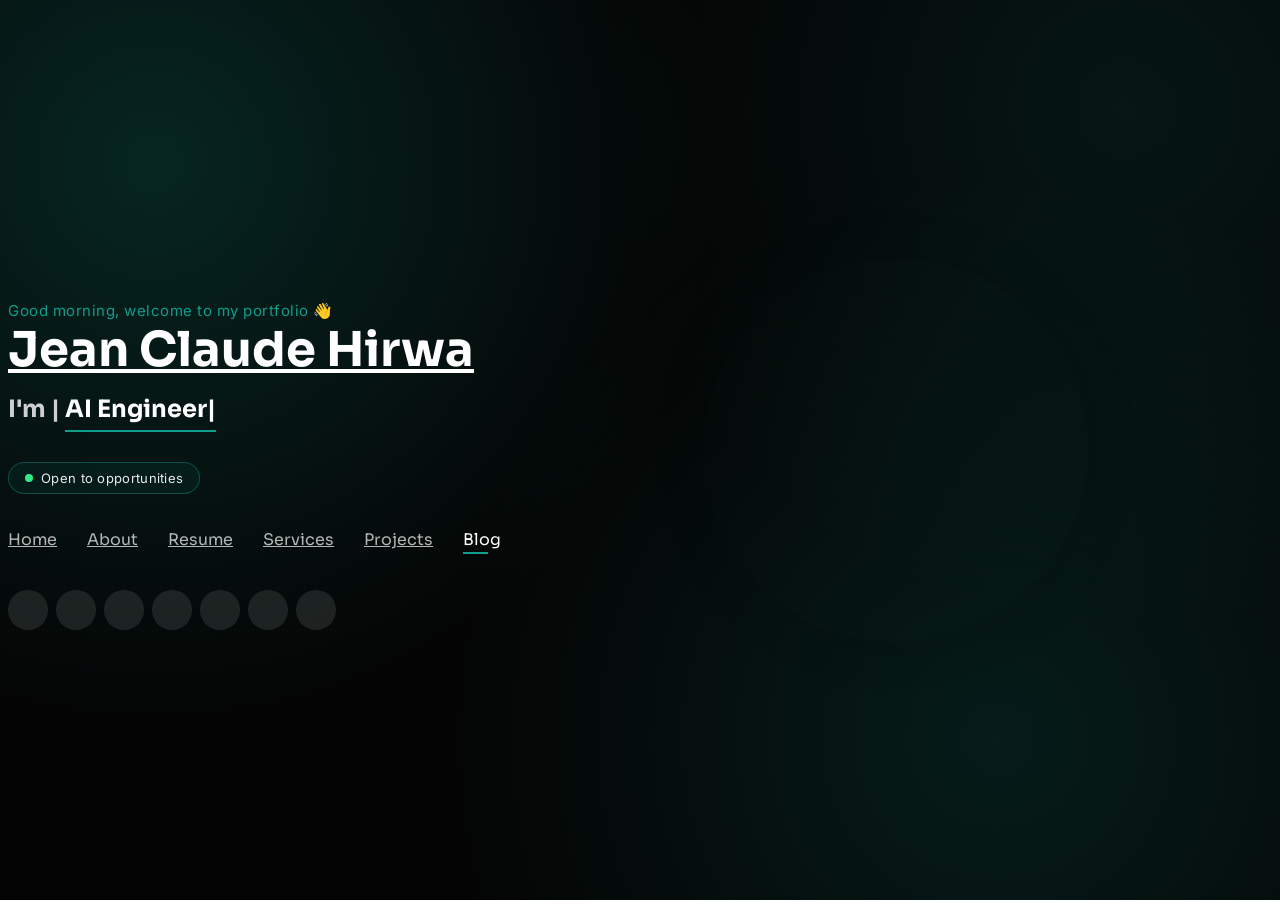
==== index.html @ 0d24eb27 "Direct project inquiries to contact instead of dead links Add a note in the Projects section explain" ====
<!DOCTYPE html>
<html lang="en">
 
<head>
    <meta charset="utf-8">
    <meta content="width=device-width, initial-scale=1.0, maximum-scale=1.0, user-scalable=no" name="viewport">

    <title>Jean Claude Hirwa | Software Engineer & AI Researcher</title>
    <meta content="Jean Claude Hirwa is a software engineer and AI researcher specializing in system architecture, cloud computing, machine learning, and data science." name="description">
    <meta content="Jean Claude Hirwa, software engineer, AI researcher, machine learning, Carnegie Mellon University, Rwanda" name="keywords">

    <link rel="canonical" href="https://cjhirwa.github.io/portfolio/">
    <meta property="og:type" content="website">
    <meta property="og:url" content="https://cjhirwa.github.io/portfolio/">
    <meta property="og:title" content="Jean Claude Hirwa | Software Engineer & AI Researcher">
    <meta property="og:description" content="Software engineer and AI researcher specializing in system architecture, cloud computing, machine learning, and data science.">
    <meta property="og:image" content="https://cjhirwa.github.io/portfolio/assets/img/me23.jpg">
    <meta name="twitter:card" content="summary_large_image">
    <meta name="twitter:title" content="Jean Claude Hirwa | Software Engineer & AI Researcher">
    <meta name="twitter:description" content="Software engineer and AI researcher specializing in system architecture, cloud computing, machine learning, and data science.">
    <meta name="twitter:image" content="https://cjhirwa.github.io/portfolio/assets/img/me23.jpg">

    <link href="assets/img/me.png" rel="icon">
    <link href="assets/img/me.png" rel="apple-touch-icon">

    <script type="application/ld+json">
    {
        "@context": "https://schema.org",
        "@type": "Person",
        "name": "Jean Claude Hirwa",
        "url": "https://cjhirwa.github.io/portfolio/",
        "image": "https://cjhirwa.github.io/portfolio/assets/img/me23.jpg",
        "jobTitle": "AI Engineer",
        "worksFor": {
            "@type": "Organization",
            "name": "Digital Umuganda"
        },
        "alumniOf": [
            {
                "@type": "CollegeOrUniversity",
                "name": "Carnegie Mellon University"
            },
            {
                "@type": "CollegeOrUniversity",
                "name": "University of Rwanda"
            }
        ],
        "email": "mailto:cjhirwa@gmail.com",
        "address": {
            "@type": "PostalAddress",
            "addressLocality": "Kigali",
            "addressCountry": "Rwanda"
        },
        "sameAs": [
            "https://github.com/cjhirwa",
            "https://www.linkedin.com/in/cjhirwa/",
            "https://medium.com/@cjhirwa",
            "https://orcid.org/0009-0000-9697-4034",
            "https://twitter.com/cjhirwa"
        ]
    }
    </script>

    <!-- Google Fonts -->
    <link rel="preconnect" href="https://fonts.googleapis.com">
    <link rel="preconnect" href="https://fonts.gstatic.com" crossorigin>
    <link href="https://fonts.googleapis.com/css2?family=Inter:wght@400;500;600&family=Sora:wght@500;600;700&display=swap" rel="stylesheet">

    <!-- Vendor CSS Files -->
    <link href="assets/vendor/bootstrap/css/bootstrap.min.css" rel="stylesheet">
    <link href="assets/vendor/icofont/icofont.min.css" rel="stylesheet">
    <link href="assets/vendor/remixicon/remixicon.css" rel="stylesheet">
    <link href="assets/vendor/owl.carousel/assets/owl.carousel.min.css" rel="stylesheet">
    <link href="assets/vendor/boxicons/css/boxicons.min.css" rel="stylesheet">
    <link href="assets/vendor/venobox/venobox.css" rel="stylesheet">
    <link rel="stylesheet" href="https://cdnjs.cloudflare.com/ajax/libs/font-awesome/4.7.0/css/font-awesome.min.css">
    
    <!--  Main CSS File -->
    <link href="assets/css/style.css" rel="stylesheet">

    <style>
        .blog-card {
            width: 100%;
            background: rgba(204, 204, 204, 0.1);
            border-radius: 6px;
            overflow: hidden;
            transition: transform 0.3s ease, background 0.3s ease;
        }
        .blog-card:hover {
            transform: translateY(-6px);
            background: rgba(204, 204, 204, 0.16);
        }
        .blog-card-img {
            width: 100%;
            height: 170px;
            object-fit: cover;
            display: block;
        }
        .blog-card-body {
            padding: 24px;
        }
        .blog-card-body h4 {
            margin: 0 0 8px 0;
            font-size: 18px;
        }
        .blog-card-date {
            font-size: 0.78rem;
            color: #888;
            letter-spacing: 0.4px;
            text-transform: uppercase;
            margin-bottom: 10px;
        }

        html {
            scroll-behavior: smooth;
        }

        .greeting {
            font-size: 15px;
            color: #0f9d8c;
            letter-spacing: 0.5px;
            margin-bottom: 6px;
            opacity: 0;
            animation: fadeInUp 0.8s ease forwards;
        }

        .typed-cursor {
            color: #0f9d8c;
            animation: blink 0.9s step-end infinite;
        }

        @keyframes blink {
            0%, 100% { opacity: 1; }
            50% { opacity: 0; }
        }

        @keyframes fadeInUp {
            from { opacity: 0; transform: translateY(8px); }
            to { opacity: 1; transform: translateY(0); }
        }

        .status-badge {
            display: inline-flex;
            align-items: center;
            gap: 8px;
            margin-top: 18px;
            padding: 7px 16px;
            border: 1px solid rgba(15, 157, 140, 0.4);
            border-radius: 50px;
            background: rgba(15, 157, 140, 0.08);
            font-size: 13px;
            color: #eaeaea;
            letter-spacing: 0.3px;
        }

        .status-dot {
            width: 8px;
            height: 8px;
            border-radius: 50%;
            background: #35e888;
            box-shadow: 0 0 0 rgba(53, 232, 136, 0.6);
            animation: pulse 2s infinite;
        }

        @keyframes pulse {
            0% { box-shadow: 0 0 0 0 rgba(53, 232, 136, 0.55); }
            70% { box-shadow: 0 0 0 9px rgba(53, 232, 136, 0); }
            100% { box-shadow: 0 0 0 0 rgba(53, 232, 136, 0); }
        }

        #back-to-top {
            position: fixed;
            right: 24px;
            bottom: 24px;
            width: 44px;
            height: 44px;
            border-radius: 50%;
            background: #0f9d8c;
            color: #fff;
            display: flex;
            align-items: center;
            justify-content: center;
            font-size: 18px;
            text-decoration: none;
            opacity: 0;
            pointer-events: none;
            transform: translateY(10px);
            transition: opacity 0.3s ease, transform 0.3s ease, background 0.3s ease;
            z-index: 999;
            box-shadow: 0 4px 14px rgba(0, 0, 0, 0.3);
        }

        #back-to-top.show {
            opacity: 1;
            pointer-events: auto;
            transform: translateY(0);
        }

        #back-to-top:hover {
            background: #35e888;
            color: #040404;
        }

        .project-search-wrap {
            max-width: 420px;
            margin: 0 auto 10px auto;
            text-align: center;
        }

        #project-search {
            width: 100%;
            padding: 12px 18px;
            border-radius: 6px;
            border: 1px solid rgba(204, 204, 204, 0.25);
            background: rgba(204, 204, 204, 0.06);
            color: #fff;
            font-family: "Inter", sans-serif;
            font-size: 14px;
            outline: none;
            transition: border-color 0.3s ease, background 0.3s ease;
        }

        #project-search::placeholder {
            color: rgba(255, 255, 255, 0.45);
        }

        #project-search:focus {
            border-color: #0f9d8c;
            background: rgba(204, 204, 204, 0.1);
        }

        #project-search-empty {
            margin-top: 16px;
            color: rgba(255, 255, 255, 0.6);
        }

        .project-item {
            transition: opacity 0.25s ease;
        }

        .demo-link {
            display: inline-block;
            margin-top: 14px;
            font-size: 13px;
            font-weight: 500;
            color: #0f9d8c;
            font-family: "Sora", sans-serif;
        }

        .demo-link i {
            margin-left: 4px;
            transition: transform 0.2s ease;
            display: inline-block;
        }

        .demo-link:hover i {
            transform: translateX(3px);
        }

        .skip-link {
            position: absolute;
            top: -60px;
            left: 10px;
            background: #0f9d8c;
            color: #fff;
            padding: 10px 18px;
            border-radius: 6px;
            z-index: 2000;
            text-decoration: none;
            font-family: "Sora", sans-serif;
            transition: top 0.2s ease;
        }

        .skip-link:focus {
            top: 10px;
            color: #fff;
        }

        a:focus-visible,
        button:focus-visible,
        input:focus-visible,
        #back-to-top:focus-visible {
            outline: 2px solid #0f9d8c;
            outline-offset: 3px;
        }

        .reveal {
            opacity: 0;
            transform: translateY(24px);
            transition: opacity 0.6s ease, transform 0.6s ease;
        }

        .reveal.reveal-left {
            transform: translateX(-30px);
        }

        .reveal.reveal-right {
            transform: translateX(30px);
        }

        .reveal.in-view {
            opacity: 1;
            transform: none;
        }

        @media (prefers-reduced-motion: reduce) {
            .reveal {
                opacity: 1;
                transform: none;
                transition: none;
            }
        }

    </style>

<!-- =======================================================
  *  Name: portofolio
  * Author: Jean Claude HIRWA
  ======================================================== -->
</head>

<body>

    <a href="#about" class="skip-link">Skip to main content</a>

    <a href="#header" id="back-to-top" title="Back to top" aria-label="Back to top"><i class="icofont-arrow-up"></i></a>

    <!-- ======= Header ======= -->
    <header id="header" class="header-tops">
        <div class="container">
            <p id="greeting" class="greeting"></p>
            <h1><a href="#">Jean Claude Hirwa</a></h1>
            <h2>I'm | <span id="profession"></span><span class="typed-cursor">|</span></h2>
            <span class="status-badge"><span class="status-dot"></span> Open to opportunities</span>

            <nav class="nav-menu d-none d-lg-block">
                <ul>
                    <li class="active"><a href="#header">Home</a></li>
                    <li><a href="#about">About</a></li>
                    <li><a href="#resume">Resume</a></li>
                    <li><a href="#services">Services</a></li>
                    <li><a href="#projects">Projects</a></li>
                    <li><a href="#blog">Blog</a></li>
                    <!-- <li><a href="#pub">Publications</a></li> -->
                    <!-- <li><a href="#contact">Contact</a></li> -->
                </ul>
            </nav>
            <!-- .nav-menu -->

            <div class="social-links">
                <a href="https://orcid.org/0009-0000-9697-4034" title="ORCID" aria-label="ORCID" class="orcid" target="_blank"><i class="icofont-ebook"></i></a>
                <a href="https://www.github.com/cjhirwa/" title="Github" aria-label="GitHub" class="github" target="_blank"><i class="icofont-terminal"></i></a>
                <a href="mailto:cjhirwa@gmail.com" title="Gmail" aria-label="Email" class="gmail" target="_blank"><i class="icofont-envelope"></i></a>
                <a href="https://www.linkedin.com/in/cjhirwa/" title="LinkedIn" aria-label="LinkedIn" class="linkedin" target="_blank"><i class="icofont-linkedin"></i></a>
                <a href="https://medium.com/@cjhirwa" title="Medium" aria-label="Medium" class="medium" target="_blank"><i class="icofont-newspaper"></i></a>
                <a href="https://wa.me/+250788230853" title="WhatsApp" aria-label="WhatsApp" class="watsapp" target="_blank"><i class="icofont-whatsapp"></i></a>
                <a href="tel:+250788230853" title="Call" aria-label="Call" class="call" target="_blank"><i class="icofont-phone"></i></a>
            </div>
        </div>
    </header>
    <!-- End Header -->

    <!-- ======= About Section ======= -->
    <section id="about" class="about">
        <div class="about-me container">
            <div class="section-title reveal">
                <h2>About</h2>
            </div>
            <div class="row">
                <div class="col-lg-4 reveal reveal-left">
                    <img src="assets/img/me23.jpg" class="img-fluid" alt="Jean Claude Hirwa" loading="lazy" style="border-radius:10px;">
                </div>
                <div class="col-lg-8 pt-4 pt-lg-0 content reveal reveal-right">
                    <h3>Summary</h3>
                    <p class="font-italic">
                        I am a passionate and skilled software Engineer with over 4 years of experience and AI expertise, specializing in system architecture, cloud computing, machine learning, and data science. Proven track record in designing scalable applications, such as payment systems and enterprise tools. Skilled in full-stack and mobile development, database management, AI integration, and performance optimization.
                    </p>
                    <p class="font-italic">
                        My journey in the world of technology has equipped me with expertise in various domains, from front-end development, creating seamless user experiences, to back-end programming, ensuring the functionality and performance of applications. I thrive on tackling complex challenges and am constantly seeking opportunities to expand my knowledge in this ever-evolving field.
                    </p>
                    <p class="font-italic">
                        Driven by a commitment to excellence, I pride myself on delivering high-quality, scalable, and maintainable code. My collaborative mindset enables me to work effectively within interdisciplinary teams, turning ideas into reality through effective communication and problem-solving.
                    </p>
                    <p class="font-italic">
                        Explore my portfolio to discover the projects that showcase my technical prowess and creativity. Whether you're a fellow developer, a potential employer, or someone interested in the digital landscape, I invite you to delve into my work and witness the impact of my dedication to the world of software engineering.
                    </p>
                </div>
            </div>

        </div>
        <!-- End About section -->

        <!-- ======= Counts ======= -->
        <div class="counts container">

            <div class="row">

                <div class="col-lg-3 col-md-6">
                    <div class="count-box">
                        <i class="icofont-briefcase"></i>
                        <span data-toggle="counter-up">4</span>
                        <p>Years of Experience</p>
                    </div>
                </div>

                <div class="col-lg-3 col-md-6 mt-5 mt-md-0">
                    <div class="count-box">
                        <i class="icofont-document-folder"></i>
                        <span data-toggle="counter-up">15</span>
                        <p>Projects Delivered</p>
                    </div>
                </div>

                <div class="col-lg-3 col-md-6 mt-5 mt-lg-0">
                    <div class="count-box">
                        <i class="icofont-brain-alt"></i>
                        <span data-toggle="counter-up">10</span>
                        <p>AI/ML Technologies</p>
                    </div>
                </div>

                <div class="col-lg-3 col-md-6 mt-5 mt-lg-0">
                    <div class="count-box">
                        <i class="icofont-graduate-alt"></i>
                        <span data-toggle="counter-up">3</span>
                        <p>Degrees & Certifications</p>
                    </div>
                </div>

            </div>

        </div>
        <!-- End Counts -->

        <!-- ======= Skills ======= -->
        <div class="skills container">
            <div class="section-title reveal">
                <h2>Skills</h2>
            </div>

            <div class="row skills-content">

                <div class="col-lg-6">
                    <h3>Web Development</h3>

                    <div class="progress">
                        <span class="skill">HTML5 <i class="val">Expert</i></span>
                        <div class="progress-bar-wrap">
                            <div class="progress-bar" data-level="expert"></div>
                        </div>
                    </div>

                    <div class="progress">
                        <span class="skill">CSS3 <i class="val">Expert</i></span>
                        <div class="progress-bar-wrap">
                            <div class="progress-bar" data-level="expert"></div>
                        </div>
                    </div>

                    <div class="progress">
                        <span class="skill">JavaScript <i class="val">Expert</i></span>
                        <div class="progress-bar-wrap">
                            <div class="progress-bar" data-level="expert"></div>
                        </div>
                    </div>

                    <div class="progress">
                        <span class="skill">TypeScript <i class="val">Advanced</i></span>
                        <div class="progress-bar-wrap">
                            <div class="progress-bar" data-level="advanced"></div>
                        </div>
                    </div>

                    <div class="progress">
                        <span class="skill">SaaS <i class="val">Advanced</i></span>
                        <div class="progress-bar-wrap">
                            <div class="progress-bar" data-level="advanced"></div>
                        </div>
                    </div>

                    <div class="progress">
                        <span class="skill">React JS <i class="val">Expert</i></span>
                        <div class="progress-bar-wrap">
                            <div class="progress-bar" data-level="expert"></div>
                        </div>
                    </div>

                    <div class="progress">
                        <span class="skill">Bootstrap CSS <i class="val">Expert</i></span>
                        <div class="progress-bar-wrap">
                            <div class="progress-bar" data-level="expert"></div>
                        </div>
                    </div>

                    <br>
                    <h2>Server-side Programming</h2>

                    <div class="progress">
                        <span class="skill">PHP <i class="val">Expert</i></span>
                        <div class="progress-bar-wrap">
                            <div class="progress-bar" data-level="expert"></div>
                        </div>
                    </div>

                    <div class="progress">
                        <span class="skill">Python <i class="val">Expert</i></span>
                        <div class="progress-bar-wrap">
                            <div class="progress-bar" data-level="expert"></div>
                        </div>
                    </div>

                    <div class="progress">
                        <span class="skill">Java <i class="val">Advanced</i></span>
                        <div class="progress-bar-wrap">
                            <div class="progress-bar" data-level="advanced"></div>
                        </div>
                    </div>

                    <div class="progress">
                        <span class="skill">Node.js <i class="val">Advanced</i></span>
                        <div class="progress-bar-wrap">
                            <div class="progress-bar" data-level="advanced"></div>
                        </div>
                    </div>

                    <div class="progress">
                        <span class="skill">FastAPI <i class="val">Expert</i></span>
                        <div class="progress-bar-wrap">
                            <div class="progress-bar" data-level="expert"></div>
                        </div>
                    </div>

                    <div class="progress">
                        <span class="skill">Django <i class="val">Advanced</i></span>
                        <div class="progress-bar-wrap">
                            <div class="progress-bar" data-level="advanced"></div>
                        </div>
                    </div>

                    <div class="progress">
                        <span class="skill">Laravel <i class="val">Expert</i></span>
                        <div class="progress-bar-wrap">
                            <div class="progress-bar" data-level="expert"></div>
                        </div>
                    </div>
                </div>

                <div class="col-lg-6">
                    <h2>Mobile Technologies</h2>

                    <div class="progress">
                        <span class="skill">Flutter <i class="val">Intermediate</i></span>
                        <div class="progress-bar-wrap">
                            <div class="progress-bar" data-level="intermediate"></div>
                        </div>
                    </div>

                    <div class="progress">
                        <span class="skill">React Native <i class="val">Expert</i></span>
                        <div class="progress-bar-wrap">
                            <div class="progress-bar" data-level="expert"></div>
                        </div>
                    </div>

                    <div class="progress">
                        <span class="skill">Android <i class="val">Advanced</i></span>
                        <div class="progress-bar-wrap">
                            <div class="progress-bar" data-level="advanced"></div>
                        </div>
                    </div>

                    <br>
                    <h2>Databases</h2>

                    <div class="progress">
                        <span class="skill">MySQL <i class="val">Expert</i></span>
                        <div class="progress-bar-wrap">
                            <div class="progress-bar" data-level="expert"></div>
                        </div>
                    </div>

                    <div class="progress">
                        <span class="skill">MongoDB <i class="val">Advanced</i></span>
                        <div class="progress-bar-wrap">
                            <div class="progress-bar" data-level="advanced"></div>
                        </div>
                    </div>

                    <div class="progress">
                        <span class="skill">PostgreSQL <i class="val">Advanced</i></span>
                        <div class="progress-bar-wrap">
                            <div class="progress-bar" data-level="advanced"></div>
                        </div>
                    </div>

                    <div class="progress">
                        <span class="skill">Firebase, Firestore, Google Cloud <i class="val">Expert</i></span>
                        <div class="progress-bar-wrap">
                            <div class="progress-bar" data-level="expert"></div>
                        </div>
                    </div>

                    <br>
                    <h2>Artificial Intelligence</h2>

                    <div class="progress">
                        <span class="skill">Machine Learning <i class="val">Advanced</i></span>
                        <div class="progress-bar-wrap">
                            <div class="progress-bar" data-level="advanced"></div>
                        </div>
                    </div>

                    <div class="progress">
                        <span class="skill">Natural Language Processing <i class="val">Intermediate</i></span>
                        <div class="progress-bar-wrap">
                            <div class="progress-bar" data-level="intermediate"></div>
                        </div>
                    </div>

                    <div class="progress">
                        <span class="skill">Computer Vision <i class="val">Advanced</i></span>
                        <div class="progress-bar-wrap">
                            <div class="progress-bar" data-level="advanced"></div>
                        </div>
                    </div>

                    <div class="progress">
                        <span class="skill">Reinforcement Learning <i class="val">Advanced</i></span>
                        <div class="progress-bar-wrap">
                            <div class="progress-bar" data-level="advanced"></div>
                        </div>
                    </div>

                    <div class="progress">
                        <span class="skill">Chatbots and Conversational AI <i class="val">Advanced</i></span>
                        <div class="progress-bar-wrap">
                            <div class="progress-bar" data-level="advanced"></div>
                        </div>
                    </div>

                    <div class="progress">
                        <span class="skill">Agentic AI <i class="val">Advanced</i></span>
                        <div class="progress-bar-wrap">
                            <div class="progress-bar" data-level="advanced"></div>
                        </div>
                    </div>
                </div>
            </div>
        </div>
        <!-- End Skills -->


        <!-- ======= Interests ======= -->
        <div class="interests container">

            <div class="section-title reveal">
                <h2>Interests</h2>
            </div>

            <div class="row">
                <div class="col-lg-3 col-md-4 mt-4">
                    <div class="icon-box reveal">
                        <i class="ri-base-station-line" style="color: #29cc61;"></i>
                        <h3>Systems</h3>
                    </div>
                </div>
                <div class="col-lg-3 col-md-4 mt-4 ">
                    <div class="icon-box reveal">
                        <i class="ri-refresh-line" style="color: #29cc61;"></i>
                        <h3>Automation</h3>
                    </div>
                </div>
                <div class="col-lg-3 col-md-4 mt-4">
                    <div class="icon-box reveal">
                        <i class="ri-bar-chart-box-line" style="color: #29cc61;"></i>
                        <h3>Business</h3>
                    </div>
                </div>
                <div class="col-lg-3 col-md-4 mt-4">
                    <div class="icon-box reveal">
                        <i class="ri-book-line" style="color: #29cc61;"></i>
                        <h3>Learning</h3>
                    </div>
                </div>
            </div>

        </div>
        <!-- End Interests -->

    </section>
    <!-- End About Section -->

    <!-- ======= Resume Section ======= -->
    <section id="resume" class="resume">
        <div class="container">
            <div class="section-title reveal">
                <h2>Resume</h2>
            </div>
            <div class="text-center mb-4">
                <a href="./assets/resume/Jean_Claude_Hirwa_Rwanda_Resume_v1.pdf" download title="Download Resume" style="display:inline-block;padding:10px 28px;border-radius:6px;background:#0f9d8c;color:#fff;font-weight:500;font-family:'Sora',sans-serif;letter-spacing:0.3px;text-decoration:none;transition:0.3s;"><i class="icofont-download"></i> Download Resume</a>
            </div>
            <div class="row">
                <div class="col-lg-6">
                    <h3 class="resume-title">Education</h3>
                    <div class="resume-item reveal">
                        <h4>Carnegie Mellon University</h4>
                        <h5>Master of Science in Engineering Artificial Intelligence | Aug. 2024 - May 2026</h5>
                        <p>Focuses on advanced machine learning, deep learning, and intelligent systems engineering, with applications in natural language processing and computer vision. Engages in research projects that bridge theoretical AI foundations with practical, industry-relevant deployments.</p>
                        <p>GPA: 3.87/4.0</p>
                    </div>
                    <div class="resume-item reveal">
                        <h4> (University of Rwanda)</h4>
                        <h5>Bachelor of Science with honors in Computer Engineering: Software Engineering | Nov. 2019 - Oct. 2024</h5>
                        <p>Specialized in software engineering, and distributed systems.  Completed a final-year capstone project on scalable AI-powered solutions, focusing on <em>ophthalmology image translation</em> to support medical imaging and diagnostics. The project combined deep learning techniques, computer vision, and cloud deployment for scalability.</p>
                        <p>GPA: 3.8/4.0</p>
                        <p>Honors: Second-Class Honours: Upper division</p>
                    </div>
                </div>
                <div class="col-lg-6">
                    <h3 class="resume-title">PROFESSIONAL EXPERIENCE</h3>
                    <div class="resume-item reveal">
                        <h4>Digital Umuganda</h4>
                        <h5>AI Engineer | Jul. 2026 - Present</h5>
                        <p>Working on AI engineering initiatives, building and deploying machine learning and AI-driven solutions.</p>
                    </div>
                    <div class="resume-item reveal">
                        <h4>Carnegie Mellon University</h4>

                        <h5>Teaching Assistant, Agentic AI | Jan. 2026 - May 2026</h5>
                        <p>
                            Support instruction for the Agentic AI course by assisting with lectures, designing and grading assignments, mentoring students on agent-based systems, and providing guidance on multi-agent architectures, tool-using agents, and real-world AI applications.
                        </p>

                        <h5>Graduate Research Assistant | Aug. 2025 - Dec. 2025</h5>
                        <p>Contributing to research on digital twin technologies for urban mobility systems in emerging economies. Applying AI, simulation, and data analytics to model, predict, and optimize transportation networks with the goal of improving efficiency, accessibility, and sustainability.</p>

                        <h5>Summer Intern | Jun. 2025 - Aug. 2025</h5>
                        <p>Developed automation workflows and analytics dashboards for CMU-Africa's operations. Applied AI techniques to streamline business processes, enhance reporting accuracy, and support strategic decision-making.</p>
                    </div>
                    <div class="resume-item reveal">
                        <h4>ITEC Ltd, Rwanda</h4>
                        <h5>Software Engineer | Jan. 2023 - Sep. 2024</h5>
                        <p>Designed, implemented, and maintained enterprise software applications, enhancing system stability and backend efficiency.</p>

                        <h5>Software Developer | Apr. 2022 - Dec. 2022</h5>
                        <p>Contributed to the design and implementation of software solutions for various projects, focusing on enhancing user experience and system performance.</p>

                        <h5>Software Developer Intern | Jan. 2022 - Mar. 2022</h5>
                        <p>Assisted in coding, debugging, and documentation of core company projects. Gained practical exposure to different development practices and enterprise-grade software deployment.</p>
                    </div>
                </div>
            </div>
    </section>
    <!-- End Resume Section -->

    <!-- ======= Services Section ======= -->
    <section id="services" class="services">
        <div class="container">

            <div class="row">
                <div class="col-lg-4 col-md-6 d-flex align-items-stretch mt-4 mt-md-0">
                    <div class="icon-box reveal">
                        <div class="icon"><i class="bx bx-file"></i></div>
                        <h4>Web development</h4>
                        <p>I build websites from scratch or modernize existing ones by updating technologies and design.</p>
                    </div>
                </div>

                <div class="col-lg-4 col-md-6 d-flex align-items-stretch mt-4 mt-lg-0">
                    <div class="icon-box reveal">
                        <div class="icon"><i class="bx bx-slideshow"></i></div>
                        <h4>Management System Development</h4>
                        <p>Stock management systems, school management systems, rental management systems, and more.</p>
                    </div>
                </div>
                <div class="col-lg-4 col-md-6 d-flex align-items-stretch mt-4 mt-lg-0">
                    <div class="icon-box reveal">
                        <div class="icon"><i class="bx bx-tachometer"></i></div>
                        <h4>Database Development</h4>
                        <p>I specialize in building databases from the ground up and rejuvenating existing databases by implementing advanced technologies and enhancing their design.</p>
                    </div>
                </div>
                <div class="col-lg-4 col-md-6 d-flex align-items-stretch mt-4">
                    <div class="icon-box reveal">
                        <div class="icon"><i class="bx bx-mobile"></i></div>
                        <h4>Mobile Development</h4>
                        <p>I specialize in crafting mobile applications from inception to completion, leveraging cutting-edge technologies to rejuvenate existing apps and enhance their design. My expertise lies in creating seamless and innovative mobile experiences, whether building applications from scratch or revitalizing existing ones through the implementation of advanced mobile development techniques.</p>
                    </div>
                </div>
                <div class="col-lg-4 col-md-6 d-flex align-items-stretch mt-4">
                    <div class="icon-box reveal">
                        <div class="icon"><i class="bx bx-clipboard"></i></div>
                        <h4>AI Models</h4>
                        <p>I specialize in developing AI models that drive innovation in different applications. From conceptualization to deployment, I leverage advanced technologies to create intelligent and adaptive features. Whether building AI-powered applications from the ground up or enhancing existing ones, I am dedicated to pushing the boundaries of development through the implementation of sophisticated AI models and algorithms.</p>
                    </div>
                </div>
                <div class="col-lg-4 col-md-6 d-flex align-items-stretch mt-4">
                    <div class="icon-box reveal">
                        <div class="icon"><i class="bx bx-user"></i></div>
                        <h4>Consultancy</h4>
                        <p>I specialize in providing strategic consultancy services for companies, offering expertise in optimizing projects from conception to execution. Whether advising on the integration of cutting-edge technologies, guiding teams through the development lifecycle, or revitalizing existing solutions, I bring a wealth of experience to deliver tailored consultancy that ensures success in the ever-evolving landscape of technology.</p>
                    </div>
                </div>
            </div>
        </div>
    </section>
    <!-- End Services Section -->

    <!-- ======= Projects Section ======= -->
    <section id="projects" class="services">
        <div class="container">

            <div class="section-title reveal">
                <h2>Projects</h2>
                <h4>Here are some of the key projects I have worked on. Most involve proprietary or client codebases, so <a href="#contact">get in touch</a> if you'd like a demo.</h4>
            </div>

            <div class="project-search-wrap">
                <input type="text" id="project-search" placeholder="Search projects by keyword…" aria-label="Search projects">
                <p id="project-search-empty" style="display:none;">No projects match your search.</p>
            </div>

            <div class="row" id="projects-grid">
                <div class="col-lg-4 col-md-6 d-flex align-items-stretch mt-4 mt-lg-0 project-item">
                    <div class="icon-box reveal">
                        <div class="icon"><i class="bx bx-cog"></i></div>
                        <h4>SkyNet - Intelligent Business Management</h4>
                        <p>An integrated platform that automates inventory, invoicing, and performance tracking using AI-driven insights to streamline business operations.</p>
                    <a href="#contact" class="demo-link">Request a demo <i class="icofont-arrow-right"></i></a>
                    </div>
                </div>

                <div class="col-lg-4 col-md-6 d-flex align-items-stretch mt-4 mt-lg-0 project-item">
                    <div class="icon-box reveal">
                        <div class="icon"><i class="bx bx-brain"></i></div>
                        <h4>AI-Powered Customer Support Bot</h4>
                        <p>A natural language processing chatbot using Python and Transformer models to automate customer support and reduce response time by 60%.</p>
                    <a href="#contact" class="demo-link">Request a demo <i class="icofont-arrow-right"></i></a>
                    </div>
                </div>

                <div class="col-lg-4 col-md-6 d-flex align-items-stretch mt-4 mt-lg-0 project-item">
                    <div class="icon-box reveal">
                        <div class="icon"><i class="bx bx-line-chart"></i></div>
                        <h4>Real-Time Stock Prediction System</h4>
                        <p>A machine learning system to predict stock price trends using time-series analysis and streaming data from financial APIs.</p>
                    <a href="#contact" class="demo-link">Request a demo <i class="icofont-arrow-right"></i></a>
                    </div>
                </div>

                <div class="col-lg-4 col-md-6 d-flex align-items-stretch mt-4 project-item">
                    <div class="icon-box reveal">
                        <div class="icon"><i class="bx bx-analyse"></i></div>
                        <h4>Business Analytics Dashboard</h4>
                        <p>An interactive dashboard for businesses to visualize sales, customer trends, and operational KPIs using modern data visualization tools.</p>
                    <a href="#contact" class="demo-link">Request a demo <i class="icofont-arrow-right"></i></a>
                    </div>
                </div>

                <div class="col-lg-4 col-md-6 d-flex align-items-stretch mt-4 project-item">
                    <div class="icon-box reveal">
                        <div class="icon"><i class="bx bx-health"></i></div>
                        <h4>Ophthalmology Image Translation</h4>
                        <p>AI-based project at the <strong>University of Rwanda</strong> translating ophthalmology images into medical insights to aid diagnosis.</p>
                    <a href="#contact" class="demo-link">Request a demo <i class="icofont-arrow-right"></i></a>
                    </div>
                </div>

                <div class="col-lg-4 col-md-6 d-flex align-items-stretch mt-4 project-item">
                    <div class="icon-box reveal">
                        <div class="icon"><i class="bx bx-building-house"></i></div>
                        <h4>Hotel Reservation System</h4>
                        <p>An online platform for hotel booking, room management, and customer communications for the hospitality sector.</p>
                    <a href="#contact" class="demo-link">Request a demo <i class="icofont-arrow-right"></i></a>
                    </div>
                </div>

                <div class="col-lg-4 col-md-6 d-flex align-items-stretch mt-4 project-item">
                    <div class="icon-box reveal">
                        <div class="icon"><i class="bx bx-book-content"></i></div>
                        <h4>STUMIS</h4>
                        <p>Developed at <strong><a href="https://itec.rw" target="_blank">ITEC Ltd</a></strong>, helping institutions manage student records, grading, and attendance effectively.</p>
                    <a href="#contact" class="demo-link">Request a demo <i class="icofont-arrow-right"></i></a>
                    </div>
                </div>

                <div class="col-lg-4 col-md-6 d-flex align-items-stretch mt-4 project-item">
                    <div class="icon-box reveal">
                        <div class="icon"><i class="bx bx-credit-card"></i></div>
                        <h4>ITECPAY</h4>
                        <p>A payment solution built at <strong><a href="https://itec.rw" target="_blank">ITEC Ltd</a></strong>, facilitating transactions for businesses and individuals.</p>
                    <a href="#contact" class="demo-link">Request a demo <i class="icofont-arrow-right"></i></a>
                    </div>
                </div>

                <div class="col-lg-4 col-md-6 d-flex align-items-stretch mt-4 project-item">
                    <div class="icon-box reveal">
                        <div class="icon"><i class="bx bx-restaurant"></i></div>
                        <h4>SMART-SERVE</h4>
                        <p>Comprehensive restaurant operations system developed at <strong><a href="https://itec.rw" target="_blank">ITEC Ltd</a></strong> to streamline ordering, billing, and inventory management.</p>
                    <a href="#contact" class="demo-link">Request a demo <i class="icofont-arrow-right"></i></a>
                    </div>
                </div>
            </div>
        </div>
    </section>
    <!-- End Projects Section -->

    <!-- ======= Blog Section ======= -->
    <section id="blog" class="services">
        <div class="container">

            <div class="section-title reveal">
                <h2>Blog</h2>
                <h4>Recent posts from my <a href="https://medium.com/@cjhirwa" target="_blank" rel="noopener">Medium</a> page.</h4>
            </div>

            <div id="medium-posts" class="row">
                <div class="col-12 text-center" id="medium-loading">
                    <p>Loading posts&hellip;</p>
                </div>
            </div>
        </div>
    </section>
    <!-- End Blog Section -->


    <!-- ======= Contact Section ======= -->
    <section id="contact" class="contact">
        <div class="container">

            <div class="section-title reveal">
                <h2>Contact</h2>
            </div>

            <div class="row mt-2">

                <div class="col-md-6 d-flex align-items-stretch">
                    <div class="info-box reveal">
                        <i class="bx bx-map"></i>
                        <h3>Address</h3>
                        <p>Kigali, Rwanda</p>
                    </div>
                </div>

                <div class="col-md-6 mt-4 mt-md-0 d-flex align-items-stretch">
                    <div class="info-box reveal">
                        <i class="bx bx-link"></i>
                        <h3>Connect</h3>
                        <div class="social-links">
                            
                            <a href="https://github.com/cjhirwa" class="github" aria-label="GitHub"><i class="icofont-github"></i></a>
                            <a href="https://twitter.com/cjhirwa" class="twitter" aria-label="Twitter"><i class="icofont-twitter"></i></a>
                            <a href="https://www.instagram.com/cjhirwa" class="instagram" aria-label="Instagram"><i class="icofont-instagram"></i></a>
                            <a href="https://www.linkedin.com/in/cjhirwa/" class="linkedin" aria-label="LinkedIn"><i class="icofont-linkedin"></i></a>
                            <a href="https://medium.com/@cjhirwa" class="medium" aria-label="Medium"><i class="icofont-newspaper"></i></a>


                        </div>
                    </div>
                </div>

                <div class="col-md-6 mt-4 d-flex align-items-stretch">
                    <div class="info-box reveal">
                        <i class="bx bx-envelope"></i>
                        <h3>Mail</h3>
                        <p>cjhirwa@gmail.com</p>
                    </div>
                </div>
                <div class="col-md-6 mt-4 d-flex align-items-stretch">
                    <div class="info-box reveal">
                        <i class="bx bx-phone-call"></i>
                        <h3>Call</h3>
                        <p>+250 788 230 853</p>
                    </div>
                </div>
            </div>


        </div>
    </section>
    <!-- End Contact Section -->

    <!-- Vendor JS Files -->
    <script src="assets/vendor/jquery/jquery.min.js"></script>
    <script src="assets/vendor/bootstrap/js/bootstrap.bundle.min.js"></script>
    <script src="assets/vendor/jquery.easing/jquery.easing.min.js"></script>
    <script src="assets/vendor/waypoints/jquery.waypoints.min.js"></script>
    <script src="assets/vendor/counterup/counterup.min.js"></script>
    <script src="assets/vendor/owl.carousel/owl.carousel.min.js"></script>
    <script src="assets/vendor/isotope-layout/isotope.pkgd.min.js"></script>
    <script src="assets/vendor/venobox/venobox.min.js"></script>
    <script src="assets/js/main.js"></script>
    <script src="assets/js/magic.js"></script>

    <!-- Analytics (GoatCounter, privacy-friendly) -->
    <script data-goatcounter="https://cjhirwa.goatcounter.com/count"
        async src="//gc.zgo.at/count.js"></script>
    <script>
        (function () {
            var hour = new Date().getHours();
            var greeting = hour < 12 ? 'Good morning' : hour < 18 ? 'Good afternoon' : 'Good evening';
            var el = document.getElementById('greeting');
            if (el) el.textContent = greeting + ', welcome to my portfolio 👋';
        })();

        (function () {
            var roles = ['AI Engineer', 'Software Engineer', 'Machine Learning Researcher', 'Builder'];
            var el = document.getElementById('profession');
            if (!el) return;
            var roleIndex = 0, charIndex = 0, deleting = false;

            function tick() {
                var current = roles[roleIndex];
                if (!deleting) {
                    charIndex++;
                    el.textContent = current.slice(0, charIndex);
                    if (charIndex === current.length) {
                        deleting = true;
                        return setTimeout(tick, 1600);
                    }
                } else {
                    charIndex--;
                    el.textContent = current.slice(0, charIndex);
                    if (charIndex === 0) {
                        deleting = false;
                        roleIndex = (roleIndex + 1) % roles.length;
                    }
                }
                setTimeout(tick, deleting ? 40 : 90);
            }
            tick();
        })();

        (function () {
            if (!('IntersectionObserver' in window)) {
                document.querySelectorAll('.reveal').forEach(function (el) { el.classList.add('in-view'); });
                return;
            }
            var observer = new IntersectionObserver(function (entries) {
                entries.forEach(function (entry) {
                    if (entry.isIntersecting) {
                        entry.target.classList.add('in-view');
                        observer.unobserve(entry.target);
                    }
                });
            }, { threshold: 0.15, rootMargin: '0px 0px -40px 0px' });

            function observeAll() {
                document.querySelectorAll('.reveal:not(.in-view)').forEach(function (el) {
                    observer.observe(el);
                });
            }
            observeAll();
            window.revealObserveAll = observeAll;
        })();

        (function () {
            var navLinks = document.querySelectorAll('.nav-menu ul li a[href^="#"]');
            var sections = [];
            navLinks.forEach(function (a) {
                var id = a.getAttribute('href').slice(1);
                var section = document.getElementById(id);
                if (section) sections.push({ id: id, el: section, link: a.parentElement });
            });

            function onScroll() {
                var scrollPos = window.scrollY + window.innerHeight * 0.3;
                var current = sections[0];
                sections.forEach(function (s) {
                    if (s.el.offsetTop <= scrollPos) current = s;
                });
                sections.forEach(function (s) { s.link.classList.remove('active'); });
                if (current) current.link.classList.add('active');
            }
            window.addEventListener('scroll', onScroll);
            onScroll();
        })();

        (function () {
            var input = document.getElementById('project-search');
            var items = document.querySelectorAll('#projects-grid .project-item');
            var emptyMsg = document.getElementById('project-search-empty');
            if (!input) return;
            input.addEventListener('input', function () {
                var q = input.value.trim().toLowerCase();
                var visibleCount = 0;
                items.forEach(function (item) {
                    var match = item.textContent.toLowerCase().indexOf(q) !== -1;
                    item.style.display = match ? '' : 'none';
                    if (match) visibleCount++;
                });
                emptyMsg.style.display = visibleCount === 0 ? 'block' : 'none';
            });
        })();

        (function () {
            var btn = document.getElementById('back-to-top');
            if (!btn) return;
            window.addEventListener('scroll', function () {
                if (window.scrollY > 400) btn.classList.add('show');
                else btn.classList.remove('show');
            });
        })();

        (function () {
            var MEDIUM_USERNAME = '@cjhirwa';
            var FEED_URL = 'https://api.rss2json.com/v1/api.json?rss_url=' +
                encodeURIComponent('https://medium.com/feed/' + MEDIUM_USERNAME);
            var MAX_POSTS = 6;

            function stripHtml(html) {
                var div = document.createElement('div');
                div.innerHTML = html;
                return div.textContent || div.innerText || '';
            }

            function getExcerpt(item) {
                var text = stripHtml(item.description || item.content || '');
                text = text.trim();
                return text.length > 140 ? text.slice(0, 140).trim() + '…' : text;
            }

            function getThumbnail(item) {
                if (item.thumbnail) return item.thumbnail;
                var match = (item.content || item.description || '').match(/<img[^>]+src="([^">]+)"/);
                return match ? match[1] : 'assets/img/me.png';
            }

            function formatDate(dateStr) {
                var d = new Date(dateStr);
                if (isNaN(d)) return '';
                return d.toLocaleDateString('en-US', { year: 'numeric', month: 'short', day: 'numeric' });
            }

            function renderPosts(items) {
                var container = document.getElementById('medium-posts');
                container.innerHTML = '';
                items.slice(0, MAX_POSTS).forEach(function (item) {
                    var col = document.createElement('div');
                    col.className = 'col-lg-4 col-md-6 d-flex align-items-stretch mt-4 reveal in-view';
                    col.innerHTML =
                        '<div class="blog-card">' +
                        '<img src="' + getThumbnail(item) + '" alt="' + item.title.replace(/"/g, '&quot;') + '" class="blog-card-img" loading="lazy" onerror="this.style.display=\'none\'">' +
                        '<div class="blog-card-body">' +
                        '<h4><a href="' + item.link + '" target="_blank" rel="noopener">' + item.title + '</a></h4>' +
                        '<p class="blog-card-date">' + formatDate(item.pubDate) + '</p>' +
                        '<p>' + getExcerpt(item) + '</p>' +
                        '</div></div>';
                    container.appendChild(col);
                });
            }

            function renderError() {
                var container = document.getElementById('medium-posts');
                container.innerHTML =
                    '<div class="col-12 text-center"><p>Couldn\'t load posts right now. ' +
                    '<a href="https://medium.com/@cjhirwa" target="_blank" rel="noopener">Visit my Medium page instead &rarr;</a></p></div>';
            }

            fetch(FEED_URL)
                .then(function (res) { return res.json(); })
                .then(function (data) {
                    if (data.status === 'ok' && data.items && data.items.length) {
                        renderPosts(data.items);
                    } else {
                        renderError();
                    }
                })
                .catch(renderError);
        })();
    </script>
</body>
</html>
---- assets/css/style.css ----
/**
* Template Name: hirwa vc
* Template URL: https://tkd.co.rw
* Author: Niyibibi hirwa
* License: TRUSTED KIGALI DEVELOPERS
*/

/*--------------------------------------------------------------
# General
--------------------------------------------------------------*/
body {
  font-family: "Inter", sans-serif;
  background-color: #040404;
  color: #fff;
  position: relative;
  background: transparent;
}

body::before {
  content: "";
  position: fixed;
  background:
    radial-gradient(circle at 12% 18%, rgba(15, 157, 140, 0.22), transparent 42%),
    radial-gradient(circle at 88% 12%, rgba(15, 157, 140, 0.12), transparent 38%),
    radial-gradient(circle at 78% 82%, rgba(15, 157, 140, 0.16), transparent 45%),
    #040404;
  background-size: cover;
  left: 0;
  right: 0;
  top: 0;
  height: 100vh;
  z-index: -1;
}

body::after {
  content: "";
  position: fixed;
  right: 15%;
  top: 50%;
  transform: translateY(-50%);
  width: 30vw;
  height: 30vw;
  background: url("../img/me25.jpg") center center no-repeat;
  background-size: cover;
  border-radius: 50%;
  z-index: -1;
  opacity: 0.8;
  pointer-events: none;
  box-shadow: 0 0 60px rgba(0, 0, 0, 0.2);
}

/* small screens settings */
@media (max-width: 994px) {
  body::after {
    top: 25%;
    left: 50%;
    width: 50vw;
    height: 50vw;
    transform: translate(-50%, -50%);
    display: none;
  }
}

@media (max-width: 1200px) {
  body::after {
    right: 5%;
  }
}

@media (min-width: 1024px) {
  body::before {
    background-attachment: fixed;
  }
}

@media (max-width: 994px) {
  body::before {
    background-attachment: fixed;
    background-position: center center;
  }
}

a {
  color: #0f9d8c;
}

a:hover {
  color: #35e888;
  text-decoration: none;
}

h1, h2, h3, h4, h5, h6 {
  font-family: "Sora", sans-serif;
}

/*--------------------------------------------------------------
# Header
--------------------------------------------------------------*/
#header {
  transition: ease-in-out 0.3s;
  position: relative;
  height: 100vh;
  display: flex;
  align-items: center;
  z-index: 997;
  overflow-y: auto;
}

#header * {
  transition: ease-in-out 0.3s;
}

#header h1 {
  font-size: 48px;
  margin: 0;
  padding: 0;
  line-height: 1;
  font-weight: 700;
  font-family: "Sora", sans-serif;
}

#header h1 a, #header h1 a:hover {
  color: #fff;
  line-height: 1;
  display: inline-block;
}

#header h2 {
  font-size: 24px;
  margin-top: 20px;
  color: rgba(255, 255, 255, 0.8);
}

#header h2 span {
  color: #fff;
  border-bottom: 2px solid #0f9d8c;
  padding-bottom: 6px;
}

#header img {
  padding: 0;
  margin: 0;
}

#header .social-links {
  margin-top: 40px;
  display: flex;
}

#header .social-links a {
  font-size: 16px;
  display: flex;
  justify-content: center;
  align-items: center;
  background: rgba(255, 255, 255, 0.1);
  color: #fff;
  line-height: 1;
  margin-right: 8px;
  border-radius: 50%;
  width: 40px;
  height: 40px;
}

#header .social-links a:hover {
  background: #0f9d8c;
}

@media (max-width: 992px) {
  #header h1 {
    font-size: 36px;
  }
  #header h2 {
    font-size: 20px;
    line-height: 30px;
  }
  #header .social-links {
    margin-top: 15px;
  }
  #header .container {
    display: flex;
    flex-direction: column;
    align-items: center;
  }
}

/*--------------------------------------------------------------
# Navigation Menu
--------------------------------------------------------------*/
/* Desktop Navigation */
.nav-menu {
  margin-top: 35px;
}

.nav-menu ul {
  display: flex;
  margin: 0;
  padding: 0;
  list-style: none;
}

.nav-menu li + li {
  margin-left: 30px;
}

.nav-menu a {
  display: block;
  position: relative;
  color: rgba(255, 255, 255, 0.7);
  font-size: 16px;
  font-family: "Sora", sans-serif;
  font-weight: 400;
}

.nav-menu a:before {
  content: "";
  position: absolute;
  width: 0;
  height: 2px;
  bottom: -4px;
  left: 0;
  background-color: #0f9d8c;
  visibility: hidden;
  width: 0px;
  transition: all 0.3s ease-in-out 0s;
}

.nav-menu a:hover:before, .nav-menu li:hover > a:before, .nav-menu .active > a:before {
  visibility: visible;
  width: 25px;
}

.nav-menu a:hover, .nav-menu .active > a, .nav-menu li:hover > a {
  color: #fff;
  text-decoration: none;
}

/* Mobile Navigation */
.mobile-nav-toggle {
  position: fixed;
  right: 15px;
  top: 15px;
  z-index: 9998;
  border: 0;
  background: none;
  font-size: 24px;
  transition: all 0.4s;
  outline: none !important;
  line-height: 1;
  cursor: pointer;
  text-align: right;
}

.mobile-nav-toggle i {
  color: #fff;
}

.mobile-nav {
  position: fixed;
  top: 55px;
  right: 15px;
  bottom: 15px;
  left: 15px;
  z-index: 9999;
  overflow-y: auto;
  background: rgba(0, 0, 0, 0.7);
  transition: ease-in-out 0.2s;
  opacity: 0;
  visibility: hidden;
  border-radius: 10px;
  padding: 10px 0;
  border: 2px solid rgba(255, 255, 255, 0.12);
}

.mobile-nav * {
  margin: 0;
  padding: 0;
  list-style: none;
}

.mobile-nav a {
  display: block;
  position: relative;
  color: #fff;
  padding: 10px 20px;
  font-weight: 500;
  outline: none;
}

.mobile-nav a:hover, .mobile-nav .active > a, .mobile-nav li:hover > a {
  color: #0f9d8c;
  text-decoration: none;
}

.mobile-nav-overly {
  width: 100%;
  height: 100%;
  z-index: 9997;
  top: 0;
  left: 0;
  position: fixed;
  background: rgba(9, 9, 9, 0.6);
  overflow: hidden;
  display: none;
  transition: ease-in-out 0.2s;
}

.mobile-nav-active {
  overflow: hidden;
}

.mobile-nav-active .mobile-nav {
  opacity: 1;
  visibility: visible;
}

.mobile-nav-active .mobile-nav-toggle i {
  color: #fff;
}

/* Header Top */
#header.header-top {
  height: 80px;
  position: fixed;
  left: 0;
  top: 0;
  right: 0;
  background: rgba(0, 0, 0, 0.9);
}

#header.header-top .social-links, #header.header-top h2 {
  display: none;
}

#header.header-top h1 {
  margin-right: auto;
  font-size: 36px;
}

#header.header-top .container {
  display: flex;
  align-items: center;
}

#header.header-top .nav-menu {
  margin: 0;
}

@media (max-width: 768px) {
  #header.header-top {
    height: 60px;
  }
  #header.header-top h1 {
    font-size: 26px;
  }
}

/*--------------------------------------------------------------
# Sections General
--------------------------------------------------------------*/
section {
  overflow: hidden;
  position: absolute;
  width: 100%;
  top: 140px;
  bottom: 100%;
  opacity: 0;
  transition: ease-in-out 0.4s;
  z-index: 2;
}

section.section-show {
  top: 100px;
  bottom: auto;
  opacity: 1;
  padding-bottom: 45px;
}

section .container {
  background: rgba(0, 0, 0, 0.9);
  padding: 30px;
}

@media (max-width: 768px) {
  section {
    top: 120px;
  }
  section.section-show {
    top: 80px;
  }
}

.section-title h2 {
  font-size: 14px;
  font-weight: 500;
  padding: 0;
  line-height: 1px;
  margin: 0 0 20px 0;
  letter-spacing: 2px;
  text-transform: uppercase;
  color: #aaaaaa;
  font-family: "Sora", sans-serif;
}

.section-title h2::after {
  content: "";
  width: 120px;
  height: 1px;
  display: inline-block;
  background: #4ceb95;
  margin: 4px 10px;
}

.section-title p {
  margin: 0;
  margin: -15px 0 15px 0;
  font-size: 36px;
  font-weight: 700;
  text-transform: uppercase;
  font-family: "Sora", sans-serif;
  color: #fff;
}

/*--------------------------------------------------------------
# About
--------------------------------------------------------------*/
.about-me .content h3 {
  font-weight: 700;
  font-size: 26px;
  color: #0f9d8c;
}

.about-me .content ul {
  list-style: none;
  padding: 0;
}

.about-me .content ul li {
  padding-bottom: 10px;
}

.about-me .content ul i {
  font-size: 20px;
  padding-right: 2px;
  color: #0f9d8c;
}

.about-me .content p:last-child {
  margin-bottom: 0;
}

/*--------------------------------------------------------------
# Counts
--------------------------------------------------------------*/
.progress-bar.expert { width: 90%; }
.progress-bar.advanced { width: 75%; }
.progress-bar.intermediate { width: 60%; }


.counts {
  padding: 70px 0 60px;
}

.counts .count-box {
  padding: 30px 30px 25px 30px;
  width: 100%;
  position: relative;
  text-align: center;
  background: rgba(255, 255, 255, 0.08);
}

.counts .count-box i {
  position: absolute;
  top: -25px;
  left: 50%;
  transform: translateX(-50%);
  font-size: 24px;
  background: rgba(255, 255, 255, 0.1);
  padding: 12px;
  color: #0f9d8c;
  border-radius: 50px;
}

.counts .count-box span {
  font-size: 36px;
  display: block;
  font-weight: 600;
  color: #fff;
}

.counts .count-box p {
  padding: 0;
  margin: 0;
  font-family: "Sora", sans-serif;
  font-size: 14px;
}

/*--------------------------------------------------------------
# Skills
--------------------------------------------------------------*/
.skills .progress {
  height: 50px;
  display: block;
  background: none;
}

.skills .progress .skill {
  padding: 10px 0;
  margin: 0 0 6px 0;
  text-transform: uppercase;
  display: block;
  font-weight: 600;
  font-family: "Sora", sans-serif;
  color: #fff;
}

.skills .progress .skill .val {
  float: right;
  font-style: normal;
}

.skills .progress-bar-wrap {
  background: rgba(255, 255, 255, 0.15);
}

.skills .progress-bar {
  width: 1px;
  height: 10px;
  transition: .9s;
  background-color: #0f9d8c;
}

/*--------------------------------------------------------------
# Interests
--------------------------------------------------------------*/
.interests .icon-box {
  display: flex;
  align-items: center;
  padding: 20px;
  background: rgba(255, 255, 255, 0.08);
  transition: ease-in-out 0.3s;
}

.interests .icon-box i {
  font-size: 32px;
  padding-right: 10px;
  line-height: 1;
}

.interests .icon-box h3 {
  font-weight: 700;
  margin: 0;
  padding: 0;
  line-height: 1;
  font-size: 16px;
  color: #fff;
}

.interests .icon-box:hover {
  background: rgba(255, 255, 255, 0.12);
}

/*--------------------------------------------------------------
# Testimonials
--------------------------------------------------------------*/
.testimonials .testimonial-item {
  box-sizing: content-box;
  min-height: 320px;
}

.testimonials .testimonial-item .testimonial-img {
  width: 90px;
  border-radius: 50%;
  margin: -40px 0 0 40px;
  position: relative;
  z-index: 2;
  border: 6px solid rgba(255, 255, 255, 0.12);
}

.testimonials .testimonial-item h3 {
  font-size: 18px;
  font-weight: bold;
  margin: 10px 0 5px 45px;
  color: #fff;
}

.testimonials .testimonial-item h4 {
  font-size: 14px;
  color: #999;
  margin: 0 0 0 45px;
}

.testimonials .testimonial-item .quote-icon-left, .testimonials .testimonial-item .quote-icon-right {
  color: rgba(255, 255, 255, 0.25);
  font-size: 26px;
}

.testimonials .testimonial-item .quote-icon-left {
  display: inline-block;
  left: -5px;
  position: relative;
}

.testimonials .testimonial-item .quote-icon-right {
  display: inline-block;
  right: -5px;
  position: relative;
  top: 10px;
}

.testimonials .testimonial-item p {
  font-style: italic;
  margin: 0 15px 0 15px;
  padding: 20px 20px 60px 20px;
  background: rgba(255, 255, 255, 0.1);
  position: relative;
  border-radius: 6px;
  position: relative;
  z-index: 1;
}

.testimonials .owl-nav, .testimonials .owl-dots {
  margin-top: 5px;
  text-align: center;
}

.testimonials .owl-dot {
  display: inline-block;
  margin: 0 5px;
  width: 12px;
  height: 12px;
  border-radius: 50%;
  background-color: rgba(255, 255, 255, 0.3) !important;
}

.testimonials .owl-dot.active {
  background-color: #0f9d8c !important;
}

@media (max-width: 767px) {
  .testimonials {
    margin: 30px 10px;
  }
}

/*--------------------------------------------------------------
# Resume
--------------------------------------------------------------*/
.resume .resume-title {
  font-size: 26px;
  font-weight: 700;
  margin-top: 20px;
  margin-bottom: 20px;
  color: #fff;
}

.resume .resume-item {
  padding: 0 0 20px 20px;
  margin-top: -2px;
  border-left: 2px solid rgba(255, 255, 255, 0.2);
  position: relative;
  transition: transform 0.3s ease;
}

.resume .resume-item:hover {
  transform: translateX(6px);
}

.resume .resume-item:hover h5 {
  background: rgba(15, 157, 140, 0.25);
}

.resume .resume-item h4 {
  line-height: 18px;
  font-size: 18px;
  font-weight: 600;
  text-transform: uppercase;
  font-family: "Sora", sans-serif;
  color: #0f9d8c;
  margin-bottom: 10px;
}

.resume .resume-item h5 {
  font-size: 16px;
  background: rgba(255, 255, 255, 0.15);
  padding: 5px 15px;
  display: inline-block;
  font-weight: 600;
  margin-bottom: 10px;
}

.resume .resume-item ul {
  padding-left: 20px;
}

.resume .resume-item ul li {
  padding-bottom: 10px;
}

.resume .resume-item:last-child {
  padding-bottom: 0;
}

.resume .resume-item::before {
  content: "";
  position: absolute;
  width: 16px;
  height: 16px;
  border-radius: 50px;
  left: -9px;
  top: 0;
  background: #0f9d8c;
  border: 2px solid #0f9d8c;
  transition: box-shadow 0.3s ease, transform 0.3s ease;
}

.resume .resume-item:hover::before {
  transform: scale(1.2);
  box-shadow: 0 0 0 6px rgba(15, 157, 140, 0.18);
}

/*--------------------------------------------------------------
# Services
--------------------------------------------------------------*/
.services .icon-box {
  text-align: left;
  background: rgba(204, 204, 204, 0.06);
  border: 1px solid rgba(204, 204, 204, 0.12);
  border-radius: 8px;
  padding: 36px 30px;
  transition: all ease-in-out 0.3s;
}

.services .icon-box .icon {
  margin: 0;
  width: 52px;
  height: 52px;
  background: rgba(15, 157, 140, 0.12);
  border-radius: 6px;
  transition: all .3s ease-out 0s;
  display: flex;
  align-items: center;
  justify-content: center;
  margin-bottom: 22px;
  transform-style: preserve-3d;
}

.services .icon-box .icon i {
  color: #0f9d8c;
  font-size: 24px;
}

.services .icon-box h4 {
  font-weight: 600;
  margin-bottom: 12px;
  font-size: 19px;
}

.services .icon-box h4 a {
  color: #fff;
}

.services .icon-box p {
  line-height: 24px;
  font-size: 14px;
  margin-bottom: 0;
  color: rgba(255, 255, 255, 0.7);
}

.services .icon-box:hover {
  transform: translateY(-6px);
  background: rgba(204, 204, 204, 0.1);
  border-color: #0f9d8c;
}

.services .icon-box:hover .icon {
  background: #0f9d8c;
}

.services .icon-box:hover .icon i {
  color: #fff;
}

/*--------------------------------------------------------------
# Portfolio
--------------------------------------------------------------*/
.portfolio .portfolio-item {
  margin-bottom: 30px;
}

.portfolio #portfolio-flters {
  padding: 0;
  margin: 0 auto 15px auto;
  list-style: none;
  text-align: center;
  border-radius: 50px;
  padding: 2px 15px;
}

.portfolio #portfolio-flters li {
  cursor: pointer;
  display: inline-block;
  padding: 8px 16px 10px 16px;
  font-size: 14px;
  font-weight: 600;
  line-height: 1;
  text-transform: uppercase;
  color: #fff;
  background: rgba(255, 255, 255, 0.1);
  margin: 0 3px 10px 3px;
  transition: all 0.3s ease-in-out;
  border-radius: 4px;
}

.portfolio #portfolio-flters li:hover, .portfolio #portfolio-flters li.filter-active {
  background: #0f9d8c;
}

.portfolio #portfolio-flters li:last-child {
  margin-right: 0;
}

.portfolio .portfolio-wrap {
  transition: 0.3s;
  position: relative;
  overflow: hidden;
  z-index: 1;
  background: rgba(0, 0, 0, 0.6);
}

.portfolio .portfolio-wrap::before {
  content: "";
  background: rgba(0, 0, 0, 0.6);
  position: absolute;
  left: 30px;
  right: 30px;
  top: 30px;
  bottom: 30px;
  transition: all ease-in-out 0.3s;
  z-index: 2;
  opacity: 0;
}

.portfolio .portfolio-wrap .portfolio-info {
  opacity: 0;
  position: absolute;
  top: 0;
  left: 0;
  right: 0;
  bottom: 0;
  text-align: center;
  z-index: 3;
  transition: all ease-in-out 0.3s;
  display: flex;
  flex-direction: column;
  justify-content: center;
  align-items: center;
}

.portfolio .portfolio-wrap .portfolio-info::before {
  display: block;
  content: "";
  width: 48px;
  height: 48px;
  position: absolute;
  top: 35px;
  left: 35px;
  border-top: 3px solid #fff;
  border-left: 3px solid #fff;
  transition: all 0.5s ease 0s;
  z-index: 9994;
}

.portfolio .portfolio-wrap .portfolio-info::after {
  display: block;
  content: "";
  width: 48px;
  height: 48px;
  position: absolute;
  bottom: 35px;
  right: 35px;
  border-bottom: 3px solid #fff;
  border-right: 3px solid #fff;
  transition: all 0.5s ease 0s;
  z-index: 9994;
}

.portfolio .portfolio-wrap .portfolio-info h4 {
  font-size: 20px;
  color: #fff;
  font-weight: 600;
}

.portfolio .portfolio-wrap .portfolio-info p {
  color: #ffffff;
  font-size: 14px;
  text-transform: uppercase;
  padding: 0;
  margin: 0;
}

.portfolio .portfolio-wrap .portfolio-links {
  text-align: center;
  z-index: 4;
}

.portfolio .portfolio-wrap .portfolio-links a {
  color: #fff;
  margin: 0 2px;
  font-size: 28px;
  display: inline-block;
  transition: 0.3s;
}

.portfolio .portfolio-wrap .portfolio-links a:hover {
  color: #63eda3;
}

.portfolio .portfolio-wrap:hover::before {
  top: 0;
  left: 0;
  right: 0;
  bottom: 0;
  opacity: 1;
}

.portfolio .portfolio-wrap:hover .portfolio-info {
  opacity: 1;
}

.portfolio .portfolio-wrap:hover .portfolio-info::before {
  top: 15px;
  left: 15px;
}

.portfolio .portfolio-wrap:hover .portfolio-info::after {
  bottom: 15px;
  right: 15px;
}

/*--------------------------------------------------------------
# Contact
--------------------------------------------------------------*/
.contact .info-box {
  color: #444444;
  padding: 20px;
  width: 100%;
  background: rgba(255, 255, 255, 0.08);
}

.contact .info-box i.bx {
  font-size: 24px;
  color: #0f9d8c;
  border-radius: 50%;
  padding: 14px;
  float: left;
  background: rgba(255, 255, 255, 0.1);
}

.contact .info-box h3 {
  font-size: 20px;
  color: rgba(255, 255, 255, 0.5);
  font-weight: 700;
  margin: 10px 0 8px 68px;
}

.contact .info-box p {
  padding: 0;
  color: #fff;
  line-height: 24px;
  font-size: 14px;
  margin: 0 0 0 68px;
}

.contact .info-box .social-links {
  margin: 5px 0 0 68px;
  display: flex;
}

.contact .info-box .social-links a {
  font-size: 18px;
  display: inline-block;
  color: #fff;
  line-height: 1;
  margin-right: 12px;
  transition: 0.3s;
}

.contact .info-box .social-links a:hover {
  color: #0f9d8c;
}

.contact .php-email-form {
  padding: 30px;
  background: rgba(255, 255, 255, 0.08);
}

.contact .php-email-form .validate {
  display: none;
  color: red;
  margin: 0 0 15px 0;
  font-weight: 400;
  font-size: 13px;
}

.contact .php-email-form .error-message {
  display: none;
  background: rgba(255, 255, 255, 0.08);
  background: #ed3c0d;
  text-align: left;
  padding: 15px;
  font-weight: 600;
}

.contact .php-email-form .error-message br + br {
  margin-top: 25px;
}

.contact .php-email-form .sent-message {
  display: none;
  background: rgba(255, 255, 255, 0.08);
  background: #0f9d8c;
  text-align: center;
  padding: 15px;
  font-weight: 600;
}

.contact .php-email-form .loading {
  display: none;
  background: rgba(255, 255, 255, 0.08);
  text-align: center;
  padding: 15px;
}

.contact .php-email-form .loading:before {
  content: "";
  display: inline-block;
  border-radius: 50%;
  width: 24px;
  height: 24px;
  margin: 0 10px -6px 0;
  border: 3px solid #0f9d8c;
  border-top-color: #eee;
  -webkit-animation: animate-loading 1s linear infinite;
  animation: animate-loading 1s linear infinite;
}

.contact .php-email-form input, .contact .php-email-form textarea {
  border-radius: 0;
  box-shadow: none;
  font-size: 14px;
  background: rgba(255, 255, 255, 0.08);
  border: 0;
  transition: 0.3s;
  color: #fff;
}

.contact .php-email-form input:focus, .contact .php-email-form textarea:focus {
  background-color: rgba(255, 255, 255, 0.11);
}

.contact .php-email-form input::-webkit-input-placeholder, .contact .php-email-form textarea::-webkit-input-placeholder {
  color: rgba(255, 255, 255, 0.3);
  opacity: 1;
}

.contact .php-email-form input::-moz-placeholder, .contact .php-email-form textarea::-moz-placeholder {
  color: rgba(255, 255, 255, 0.3);
  opacity: 1;
}

.contact .php-email-form input:-ms-input-placeholder, .contact .php-email-form textarea:-ms-input-placeholder {
  color: rgba(255, 255, 255, 0.3);
  opacity: 1;
}

.contact .php-email-form input::-ms-input-placeholder, .contact .php-email-form textarea::-ms-input-placeholder {
  color: rgba(255, 255, 255, 0.3);
  opacity: 1;
}

.contact .php-email-form input::placeholder, .contact .php-email-form textarea::placeholder {
  color: rgba(255, 255, 255, 0.3);
  opacity: 1;
}

.contact .php-email-form input {
  padding: 20px 15px;
}

.contact .php-email-form textarea {
  padding: 12px 15px;
}

.contact .php-email-form button[type="submit"] {
  background: #0f9d8c;
  border: 0;
  padding: 10px 30px;
  color: #fff;
  transition: 0.4s;
  border-radius: 4px;
}

.contact .php-email-form button[type="submit"]:hover {
  background: #15bb62;
}

@-webkit-keyframes animate-loading {
  0% {
    transform: rotate(0deg);
  }
  100% {
    transform: rotate(360deg);
  }
}

@keyframes animate-loading {
  0% {
    transform: rotate(0deg);
  }
  100% {
    transform: rotate(360deg);
  }
}

/*--------------------------------------------------------------
# Portfolio Details
--------------------------------------------------------------*/
.portfolio-details {
  padding-top: 40px;
  background: rgba(0, 0, 0, 0.8);
  position: fixed;
  left: 0;
  right: 0;
  top: 0;
  bottom: 0;
  overflow-y: auto;
}

.portfolio-details .container {
  padding-top: 20px;
  padding-bottom: 40px;
}

.portfolio-details .portfolio-title {
  font-size: 26px;
  font-weight: 700;
  margin-bottom: 20px;
}

.portfolio-details .portfolio-details-carousel .owl-nav, .portfolio-details .portfolio-details-carousel .owl-dots {
  margin-top: 5px;
  text-align: center;
}

.portfolio-details .portfolio-details-carousel .owl-dot {
  display: inline-block;
  margin: 0 5px;
  width: 12px;
  height: 12px;
  border-radius: 50%;
  background-color: rgba(255, 255, 255, 0.3) !important;
}

.portfolio-details .portfolio-details-carousel .owl-dot.active {
  background-color: #0f9d8c !important;
}

.portfolio-details .portfolio-info {
  padding-top: 45px;
}

.portfolio-details .portfolio-info h3 {
  font-size: 22px;
  font-weight: 400;
  margin-bottom: 20px;
}

.portfolio-details .portfolio-info ul {
  list-style: none;
  padding: 0;
  font-size: 15px;
}

.portfolio-details .portfolio-info ul li + li {
  margin-top: 10px;
}

.portfolio-details .portfolio-info p {
  font-size: 15px;
  padding: 15px 0 0 0;
}

@media (max-width: 992px) {
  .portfolio-details .portfolio-info {
    padding-top: 20px;
  }
}

/*--------------------------------------------------------------
# Credits
--------------------------------------------------------------*/
.credits {
  position: fixed;
  right: 0;
  left: 0;
  bottom: 0;
  padding: 15px;
  text-align: right;
  font-size: 13px;
  color: #fff;
  z-index: 999999;
}

@media (max-width: 992px) {
  .credits {
    text-align: center;
    padding: 10px;
    background: rgba(0, 0, 0, 0.8);
  }
}

.credits a {
  color: #0f9d8c;
  transition: 0.3s;
}

.credits a:hover {
  color: #fff;
}
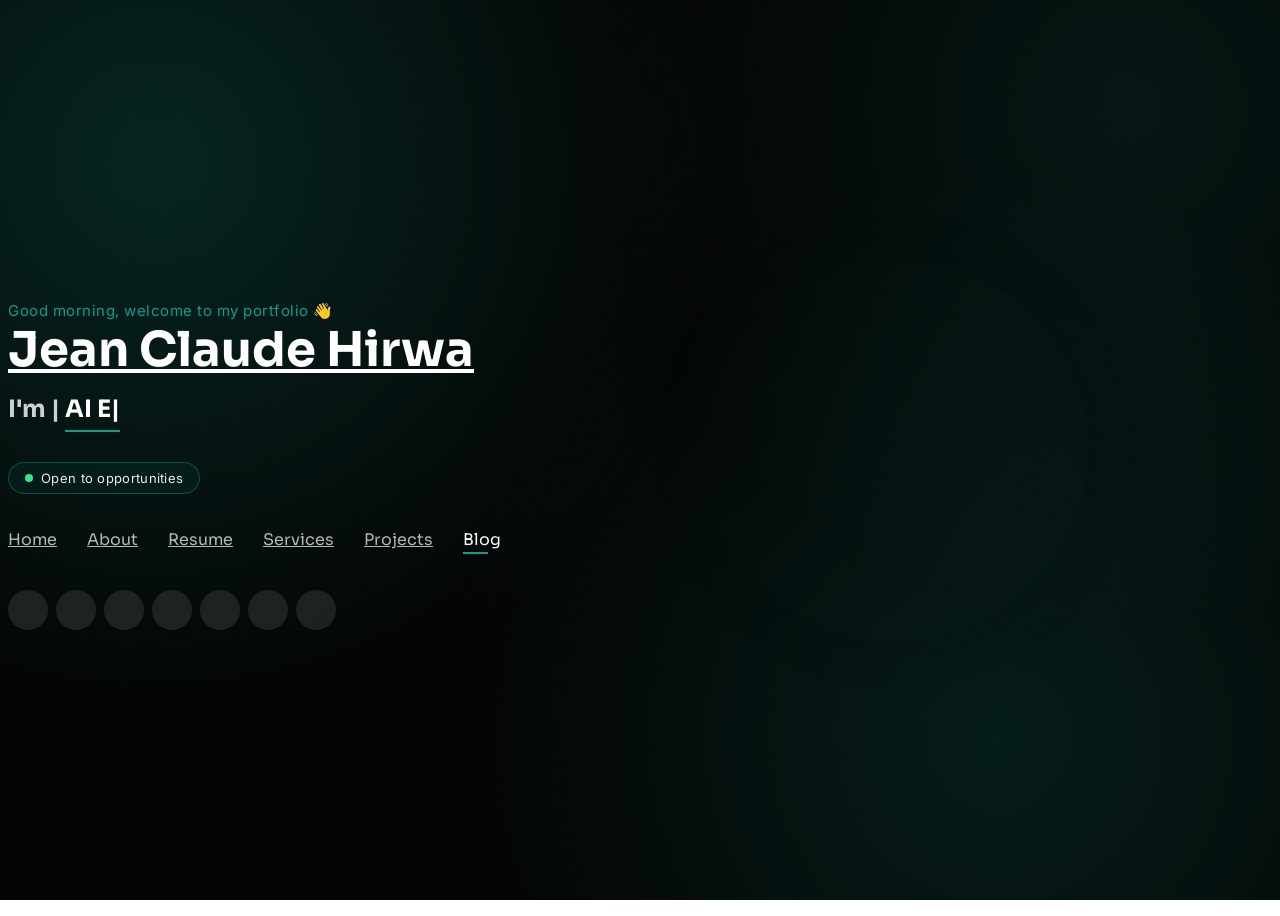
==== commit de4a47b9: "Fix mobile links needing two taps due to phantom hover state Scope :hover styles on .icon-box, .blog" ====
--- a/index.html
+++ b/index.html
@@ -86,9 +86,11 @@
             overflow: hidden;
             transition: transform 0.3s ease, background 0.3s ease;
         }
-        .blog-card:hover {
-            transform: translateY(-6px);
-            background: rgba(204, 204, 204, 0.16);
+        @media (hover: hover) and (pointer: fine) {
+            .blog-card:hover {
+                transform: translateY(-6px);
+                background: rgba(204, 204, 204, 0.16);
+            }
         }
         .blog-card-img {
             width: 100%;
@@ -238,6 +240,67 @@
             transition: opacity 0.25s ease;
         }
 
+        #contact-form .form-control {
+            width: 100%;
+            padding: 12px 16px;
+            border-radius: 6px;
+            border: 1px solid rgba(204, 204, 204, 0.25);
+            background: rgba(204, 204, 204, 0.06);
+            color: #fff;
+            font-family: "Inter", sans-serif;
+            font-size: 14px;
+            outline: none;
+            transition: border-color 0.3s ease, background 0.3s ease;
+        }
+
+        #contact-form .form-control::placeholder {
+            color: rgba(255, 255, 255, 0.45);
+        }
+
+        #contact-form .form-control:focus {
+            border-color: #0f9d8c;
+            background: rgba(204, 204, 204, 0.1);
+        }
+
+        #contact-form textarea.form-control {
+            resize: vertical;
+        }
+
+        #contact-form-submit {
+            padding: 12px 36px;
+            border-radius: 6px;
+            border: none;
+            background: #0f9d8c;
+            color: #fff;
+            font-weight: 500;
+            font-family: "Sora", sans-serif;
+            letter-spacing: 0.3px;
+            cursor: pointer;
+            transition: background 0.3s ease;
+        }
+
+        #contact-form-submit:hover:not(:disabled) {
+            background: #35e888;
+        }
+
+        #contact-form-submit:disabled {
+            opacity: 0.6;
+            cursor: not-allowed;
+        }
+
+        #contact-form-status {
+            margin-bottom: 14px;
+            font-size: 14px;
+        }
+
+        #contact-form-status.success {
+            color: #35e888;
+        }
+
+        #contact-form-status.error {
+            color: #ff6b6b;
+        }
+
         .demo-link {
             display: inline-block;
             margin-top: 14px;
@@ -976,6 +1039,30 @@
                 </div>
             </div>
 
+            <div class="row mt-4">
+                <div class="col-lg-8 mx-auto">
+                    <form id="contact-form" class="reveal">
+                        <div class="row">
+                            <div class="col-md-6 form-group">
+                                <input type="text" name="from_name" class="form-control" id="name" placeholder="Your Name" required>
+                            </div>
+                            <div class="col-md-6 form-group mt-3 mt-md-0">
+                                <input type="email" name="from_email" class="form-control" id="email" placeholder="Your Email" required>
+                            </div>
+                        </div>
+                        <div class="form-group mt-3">
+                            <input type="text" name="subject" class="form-control" id="subject" placeholder="Subject" required>
+                        </div>
+                        <div class="form-group mt-3">
+                            <textarea class="form-control" name="message" rows="6" id="message" placeholder="Message" required></textarea>
+                        </div>
+                        <div class="text-center mt-3">
+                            <div id="contact-form-status"></div>
+                            <button type="submit" id="contact-form-submit">Send Message</button>
+                        </div>
+                    </form>
+                </div>
+            </div>
 
         </div>
     </section>
@@ -992,6 +1079,42 @@
     <script src="assets/vendor/venobox/venobox.min.js"></script>
     <script src="assets/js/main.js"></script>
     <script src="assets/js/magic.js"></script>
+
+    <!-- EmailJS (Contact form) -->
+    <script src="https://cdn.jsdelivr.net/npm/@emailjs/browser@4/dist/email.min.js"></script>
+    <script>
+        (function () {
+            emailjs.init({ publicKey: '_mu1jxaF8rFrdsY28' });
+
+            var form = document.getElementById('contact-form');
+            var status = document.getElementById('contact-form-status');
+            var submitBtn = document.getElementById('contact-form-submit');
+            if (!form) return;
+
+            form.addEventListener('submit', function (e) {
+                e.preventDefault();
+                submitBtn.disabled = true;
+                submitBtn.textContent = 'Sending…';
+                status.textContent = '';
+                status.className = '';
+
+                emailjs.sendForm('service_5d94oky', 'template_p6anjxd', form)
+                    .then(function () {
+                        status.textContent = "Thanks! Your message has been sent — I'll get back to you soon.";
+                        status.className = 'success';
+                        form.reset();
+                    })
+                    .catch(function () {
+                        status.textContent = "Something went wrong. Please email me directly at cjhirwa@gmail.com.";
+                        status.className = 'error';
+                    })
+                    .finally(function () {
+                        submitBtn.disabled = false;
+                        submitBtn.textContent = 'Send Message';
+                    });
+            });
+        })();
+    </script>
 
     <!-- Analytics (GoatCounter, privacy-friendly) -->
     <script data-goatcounter="https://cjhirwa.goatcounter.com/count"
--- a/assets/css/style.css
+++ b/assets/css/style.css
@@ -661,12 +661,14 @@
   transition: transform 0.3s ease;
 }
 
-.resume .resume-item:hover {
-  transform: translateX(6px);
-}
-
-.resume .resume-item:hover h5 {
-  background: rgba(15, 157, 140, 0.25);
+@media (hover: hover) and (pointer: fine) {
+  .resume .resume-item:hover {
+    transform: translateX(6px);
+  }
+
+  .resume .resume-item:hover h5 {
+    background: rgba(15, 157, 140, 0.25);
+  }
 }
 
 .resume .resume-item h4 {
@@ -766,18 +768,20 @@
   color: rgba(255, 255, 255, 0.7);
 }
 
-.services .icon-box:hover {
-  transform: translateY(-6px);
-  background: rgba(204, 204, 204, 0.1);
-  border-color: #0f9d8c;
-}
-
-.services .icon-box:hover .icon {
-  background: #0f9d8c;
-}
-
-.services .icon-box:hover .icon i {
-  color: #fff;
+@media (hover: hover) and (pointer: fine) {
+  .services .icon-box:hover {
+    transform: translateY(-6px);
+    background: rgba(204, 204, 204, 0.1);
+    border-color: #0f9d8c;
+  }
+
+  .services .icon-box:hover .icon {
+    background: #0f9d8c;
+  }
+
+  .services .icon-box:hover .icon i {
+    color: #fff;
+  }
 }
 
 /*--------------------------------------------------------------
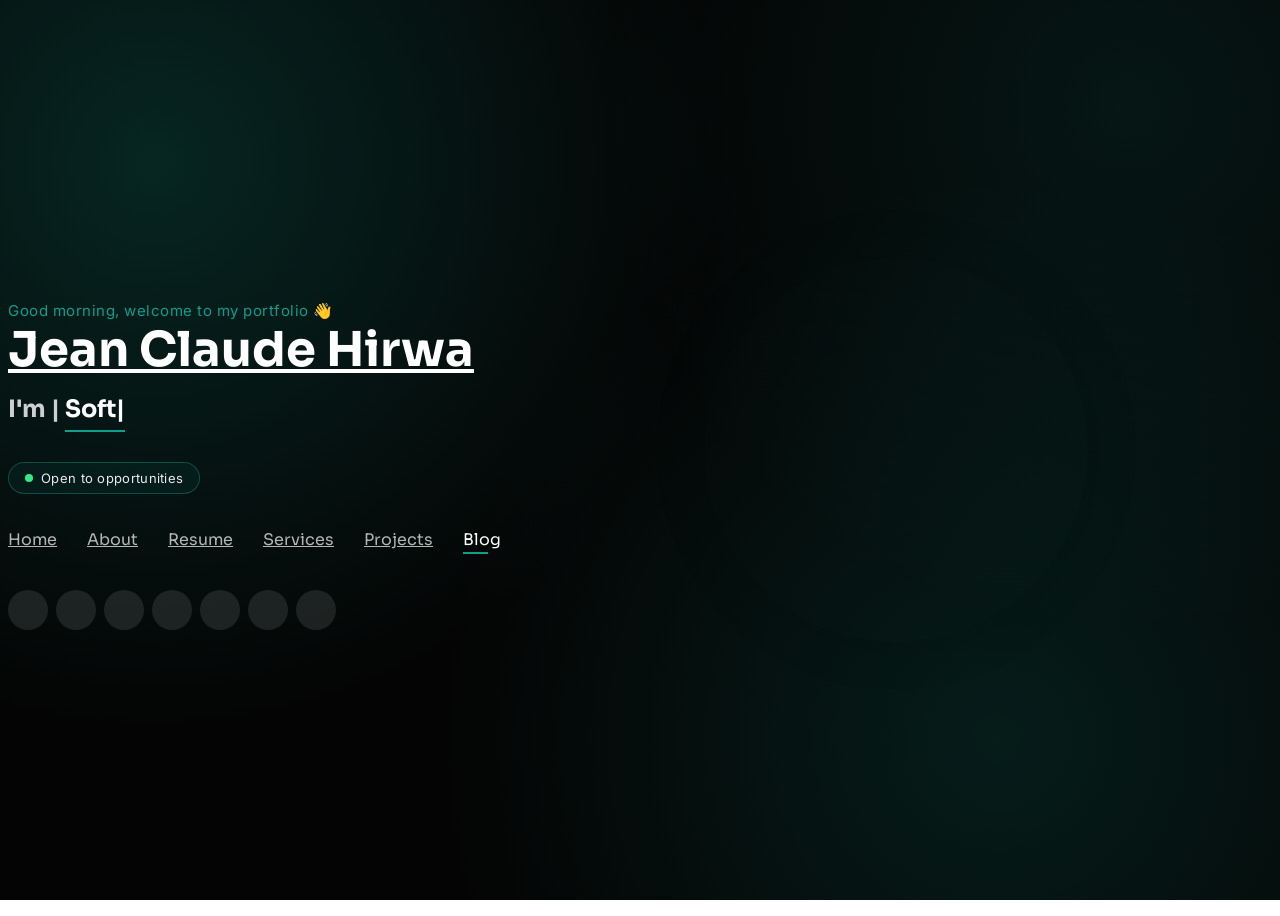
==== commit f69f0f10: "Fix in-page anchor links not scrolling on repeat clicks Browsers skip anchor navigation (and thus sm" ====
--- a/index.html
+++ b/index.html
@@ -1179,6 +1179,24 @@
         })();
 
         (function () {
+            document.addEventListener('click', function (e) {
+                var link = e.target.closest('a[href^="#"]');
+                if (!link) return;
+                var hash = link.getAttribute('href');
+                if (hash.length < 2) return;
+                var target = document.querySelector(hash);
+                if (!target) return;
+                e.preventDefault();
+                target.scrollIntoView({ behavior: 'smooth', block: 'start' });
+                if (history.pushState) {
+                    history.pushState(null, '', hash);
+                } else {
+                    location.hash = hash;
+                }
+            });
+        })();
+
+        (function () {
             var navLinks = document.querySelectorAll('.nav-menu ul li a[href^="#"]');
             var sections = [];
             navLinks.forEach(function (a) {
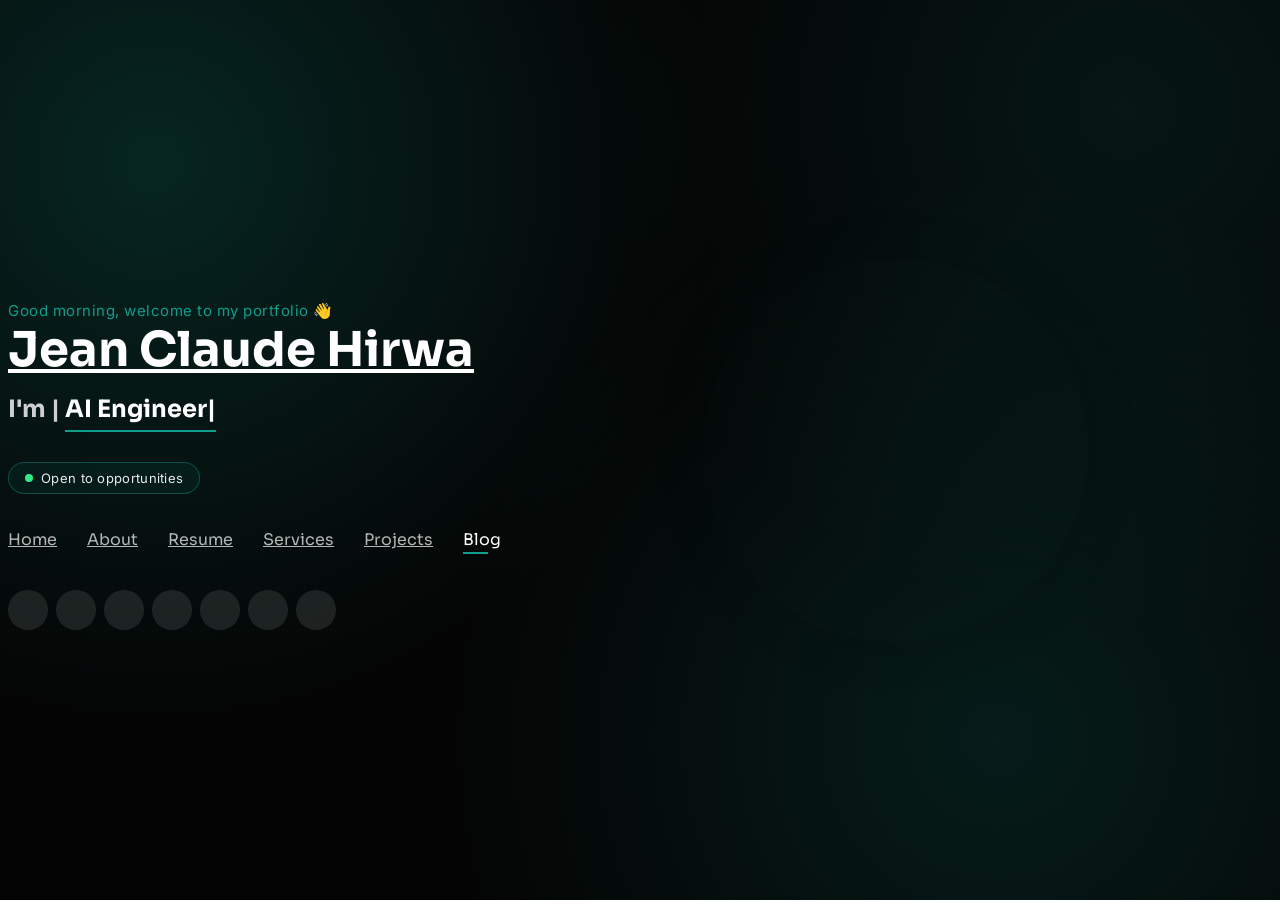
==== commit 3072d181: "Fix anchor scroll targets landing behind the fixed header The site's header becomes position:fixed (" ====
--- a/index.html
+++ b/index.html
@@ -117,6 +117,16 @@
             scroll-behavior: smooth;
         }
 
+        section[id] {
+            scroll-margin-top: 90px;
+        }
+
+        @media (max-width: 768px) {
+            section[id] {
+                scroll-margin-top: 70px;
+            }
+        }
+
         .greeting {
             font-size: 15px;
             color: #0f9d8c;
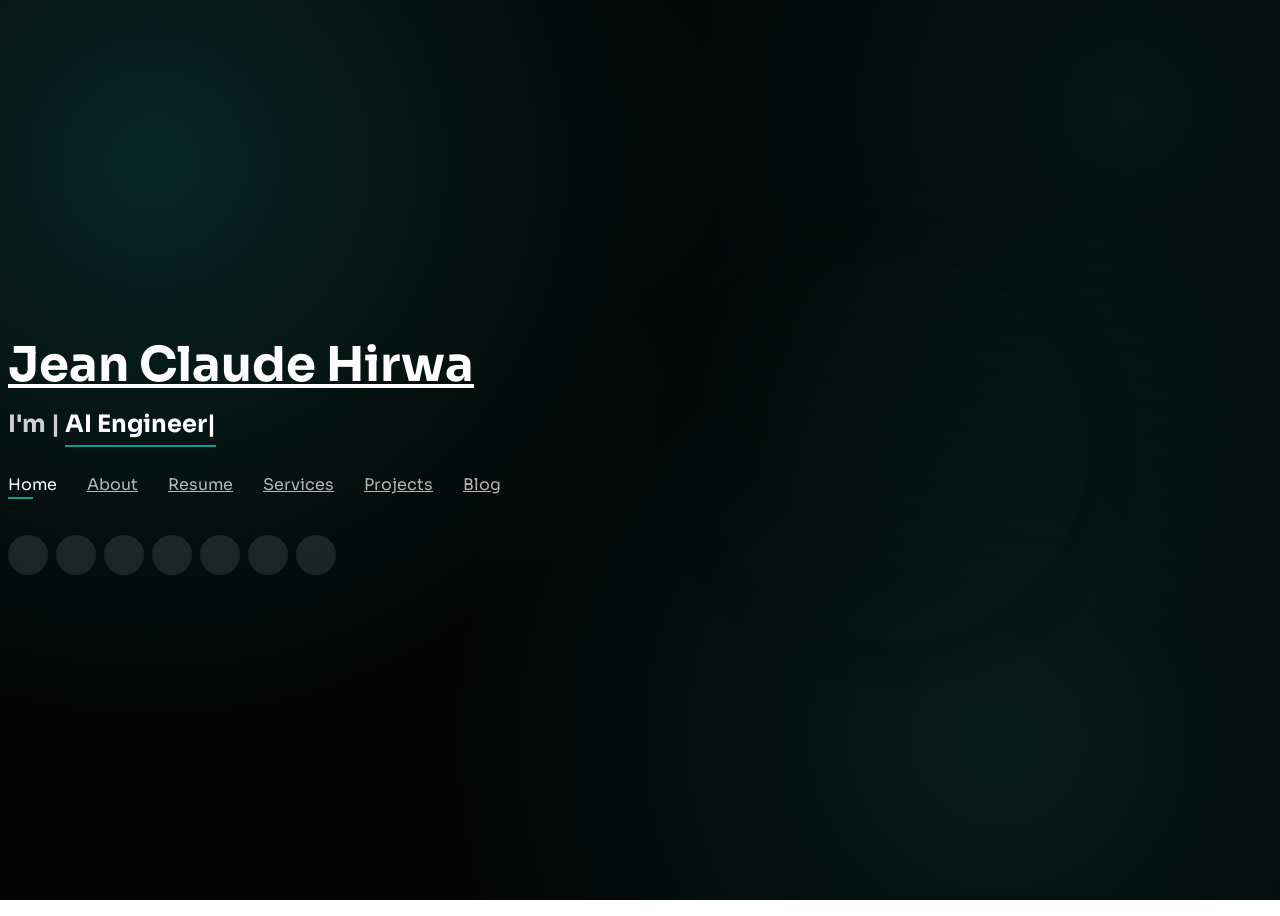
==== commit c9904f43: "Remove greeting/status badge from header, fix scrollspy misfiring on Blog Remove the time-of-day gre" ====
--- a/index.html
+++ b/index.html
@@ -127,15 +127,6 @@
             }
         }
 
-        .greeting {
-            font-size: 15px;
-            color: #0f9d8c;
-            letter-spacing: 0.5px;
-            margin-bottom: 6px;
-            opacity: 0;
-            animation: fadeInUp 0.8s ease forwards;
-        }
-
         .typed-cursor {
             color: #0f9d8c;
             animation: blink 0.9s step-end infinite;
@@ -144,40 +135,6 @@
         @keyframes blink {
             0%, 100% { opacity: 1; }
             50% { opacity: 0; }
-        }
-
-        @keyframes fadeInUp {
-            from { opacity: 0; transform: translateY(8px); }
-            to { opacity: 1; transform: translateY(0); }
-        }
-
-        .status-badge {
-            display: inline-flex;
-            align-items: center;
-            gap: 8px;
-            margin-top: 18px;
-            padding: 7px 16px;
-            border: 1px solid rgba(15, 157, 140, 0.4);
-            border-radius: 50px;
-            background: rgba(15, 157, 140, 0.08);
-            font-size: 13px;
-            color: #eaeaea;
-            letter-spacing: 0.3px;
-        }
-
-        .status-dot {
-            width: 8px;
-            height: 8px;
-            border-radius: 50%;
-            background: #35e888;
-            box-shadow: 0 0 0 rgba(53, 232, 136, 0.6);
-            animation: pulse 2s infinite;
-        }
-
-        @keyframes pulse {
-            0% { box-shadow: 0 0 0 0 rgba(53, 232, 136, 0.55); }
-            70% { box-shadow: 0 0 0 9px rgba(53, 232, 136, 0); }
-            100% { box-shadow: 0 0 0 0 rgba(53, 232, 136, 0); }
         }
 
         #back-to-top {
@@ -401,10 +358,8 @@
     <!-- ======= Header ======= -->
     <header id="header" class="header-tops">
         <div class="container">
-            <p id="greeting" class="greeting"></p>
             <h1><a href="#">Jean Claude Hirwa</a></h1>
             <h2>I'm | <span id="profession"></span><span class="typed-cursor">|</span></h2>
-            <span class="status-badge"><span class="status-dot"></span> Open to opportunities</span>
 
             <nav class="nav-menu d-none d-lg-block">
                 <ul>
@@ -1130,13 +1085,6 @@
     <script data-goatcounter="https://cjhirwa.goatcounter.com/count"
         async src="//gc.zgo.at/count.js"></script>
     <script>
-        (function () {
-            var hour = new Date().getHours();
-            var greeting = hour < 12 ? 'Good morning' : hour < 18 ? 'Good afternoon' : 'Good evening';
-            var el = document.getElementById('greeting');
-            if (el) el.textContent = greeting + ', welcome to my portfolio 👋';
-        })();
-
         (function () {
             var roles = ['AI Engineer', 'Software Engineer', 'Machine Learning Researcher', 'Builder'];
             var el = document.getElementById('profession');
@@ -1209,23 +1157,32 @@
         (function () {
             var navLinks = document.querySelectorAll('.nav-menu ul li a[href^="#"]');
             var sections = [];
+            var linkById = {};
             navLinks.forEach(function (a) {
                 var id = a.getAttribute('href').slice(1);
                 var section = document.getElementById(id);
-                if (section) sections.push({ id: id, el: section, link: a.parentElement });
+                if (section) {
+                    sections.push(section);
+                    linkById[id] = a.parentElement;
+                }
             });
-
-            function onScroll() {
-                var scrollPos = window.scrollY + window.innerHeight * 0.3;
-                var current = sections[0];
-                sections.forEach(function (s) {
-                    if (s.el.offsetTop <= scrollPos) current = s;
+            if (!sections.length || !('IntersectionObserver' in window)) return;
+
+            function setActive(id) {
+                Object.keys(linkById).forEach(function (key) {
+                    linkById[key].classList.toggle('active', key === id);
                 });
-                sections.forEach(function (s) { s.link.classList.remove('active'); });
-                if (current) current.link.classList.add('active');
-            }
-            window.addEventListener('scroll', onScroll);
-            onScroll();
+            }
+
+            var observer = new IntersectionObserver(function (entries) {
+                var visible = entries.filter(function (e) { return e.isIntersecting; });
+                if (visible.length) {
+                    visible.sort(function (a, b) { return a.boundingClientRect.top - b.boundingClientRect.top; });
+                    setActive(visible[0].target.id);
+                }
+            }, { rootMargin: '-100px 0px -60% 0px', threshold: 0 });
+
+            sections.forEach(function (s) { observer.observe(s); });
         })();
 
         (function () {
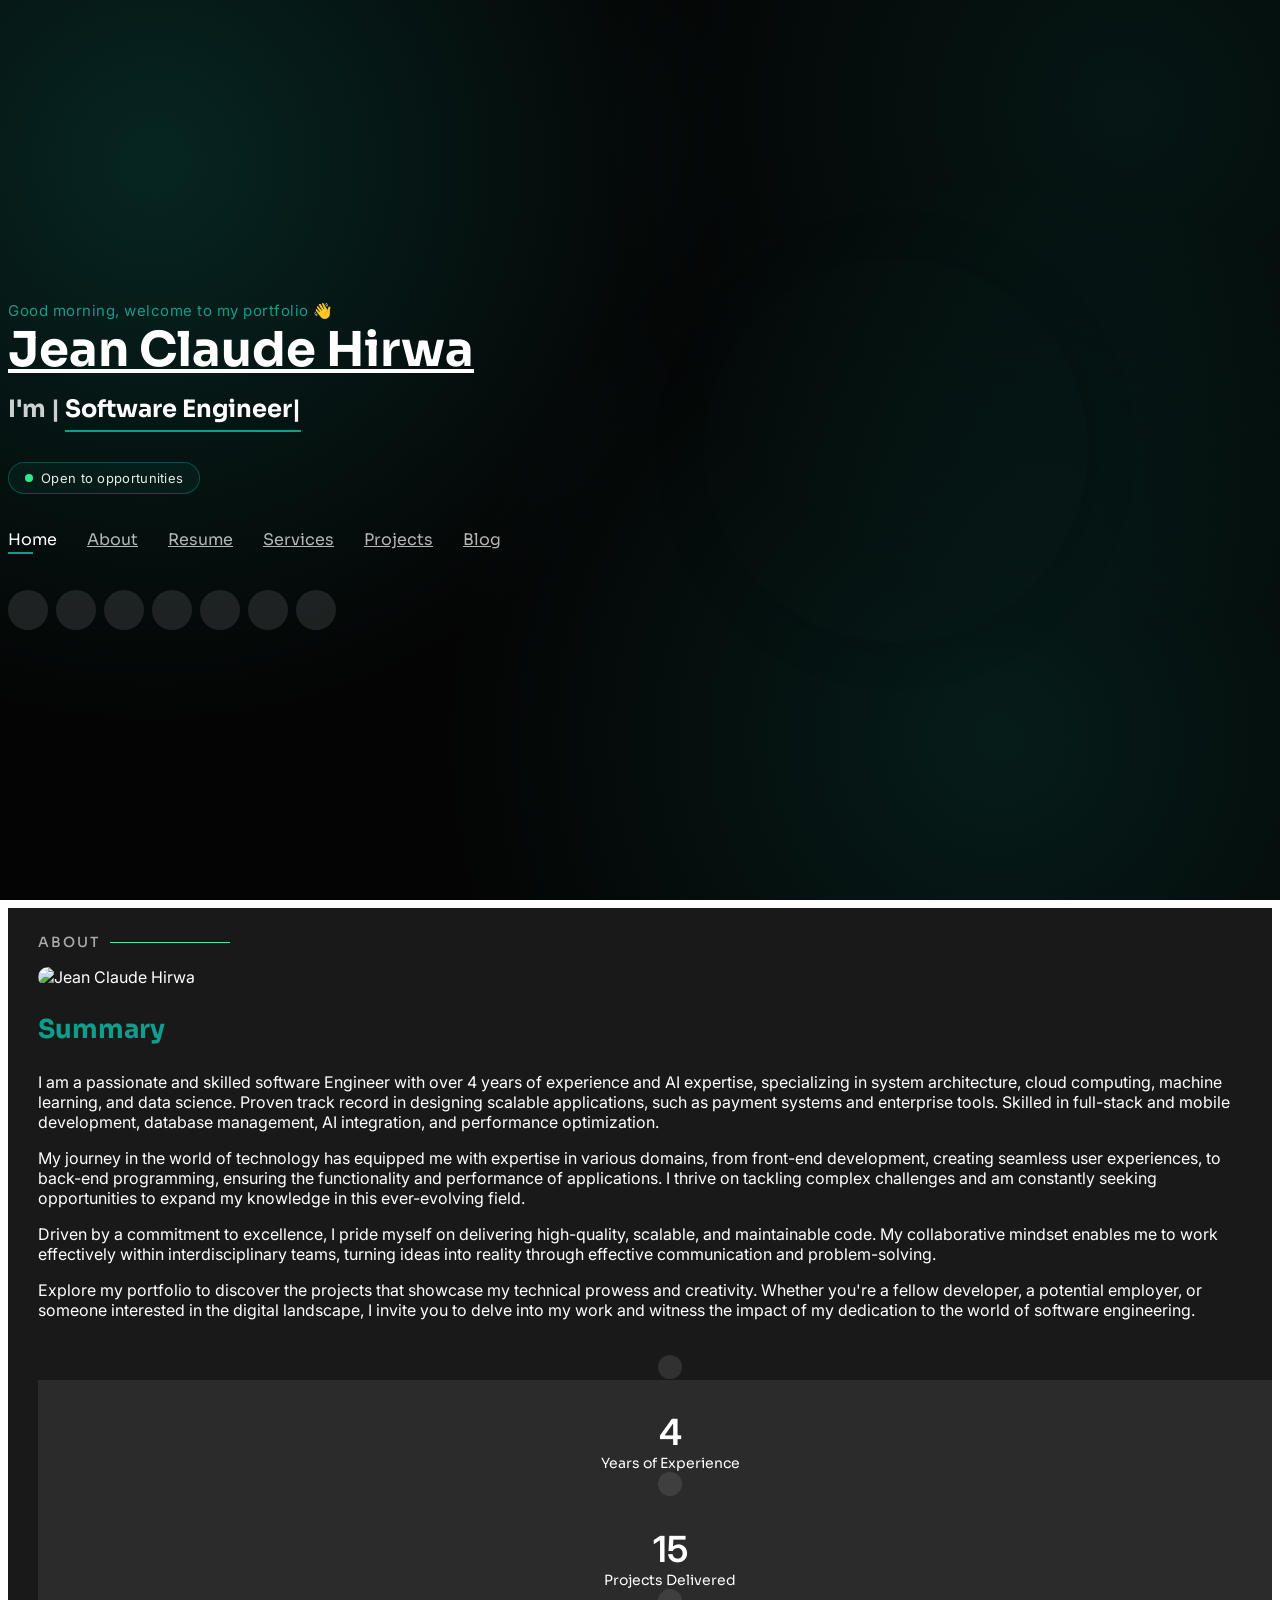
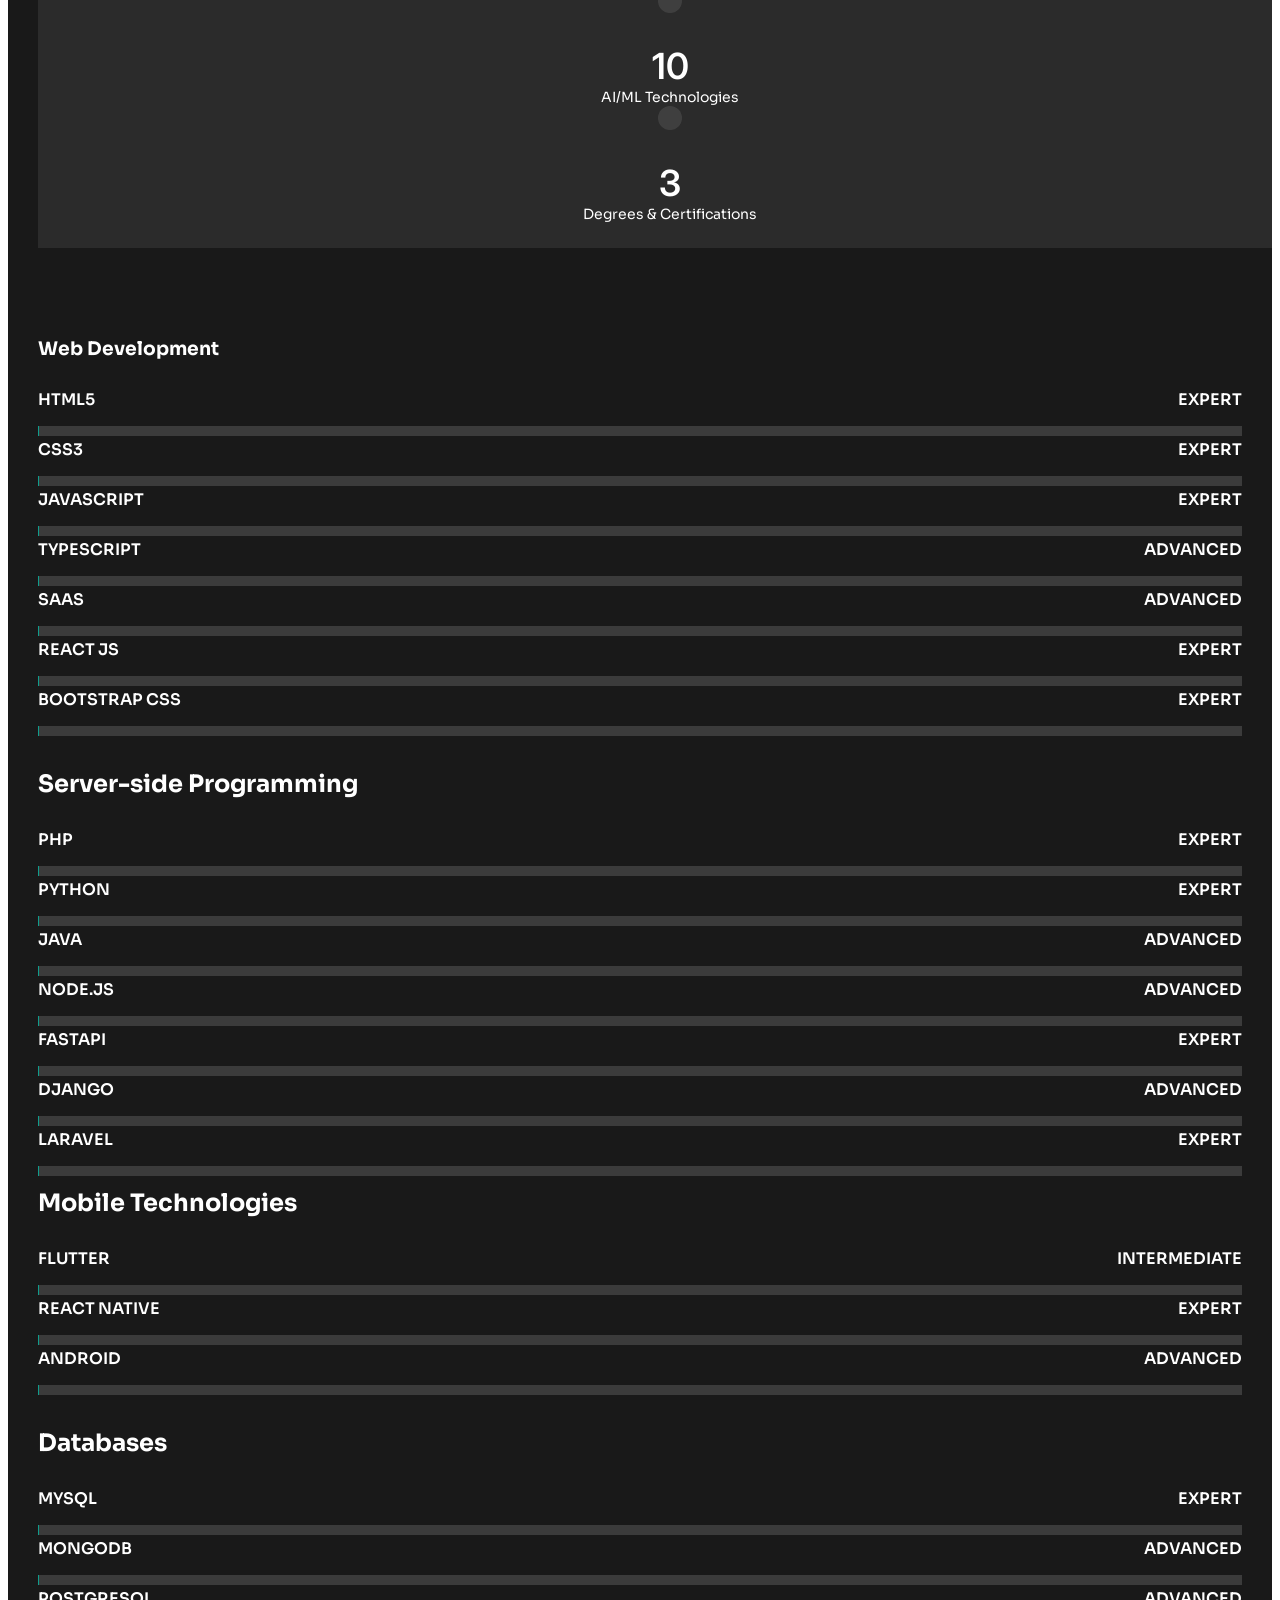
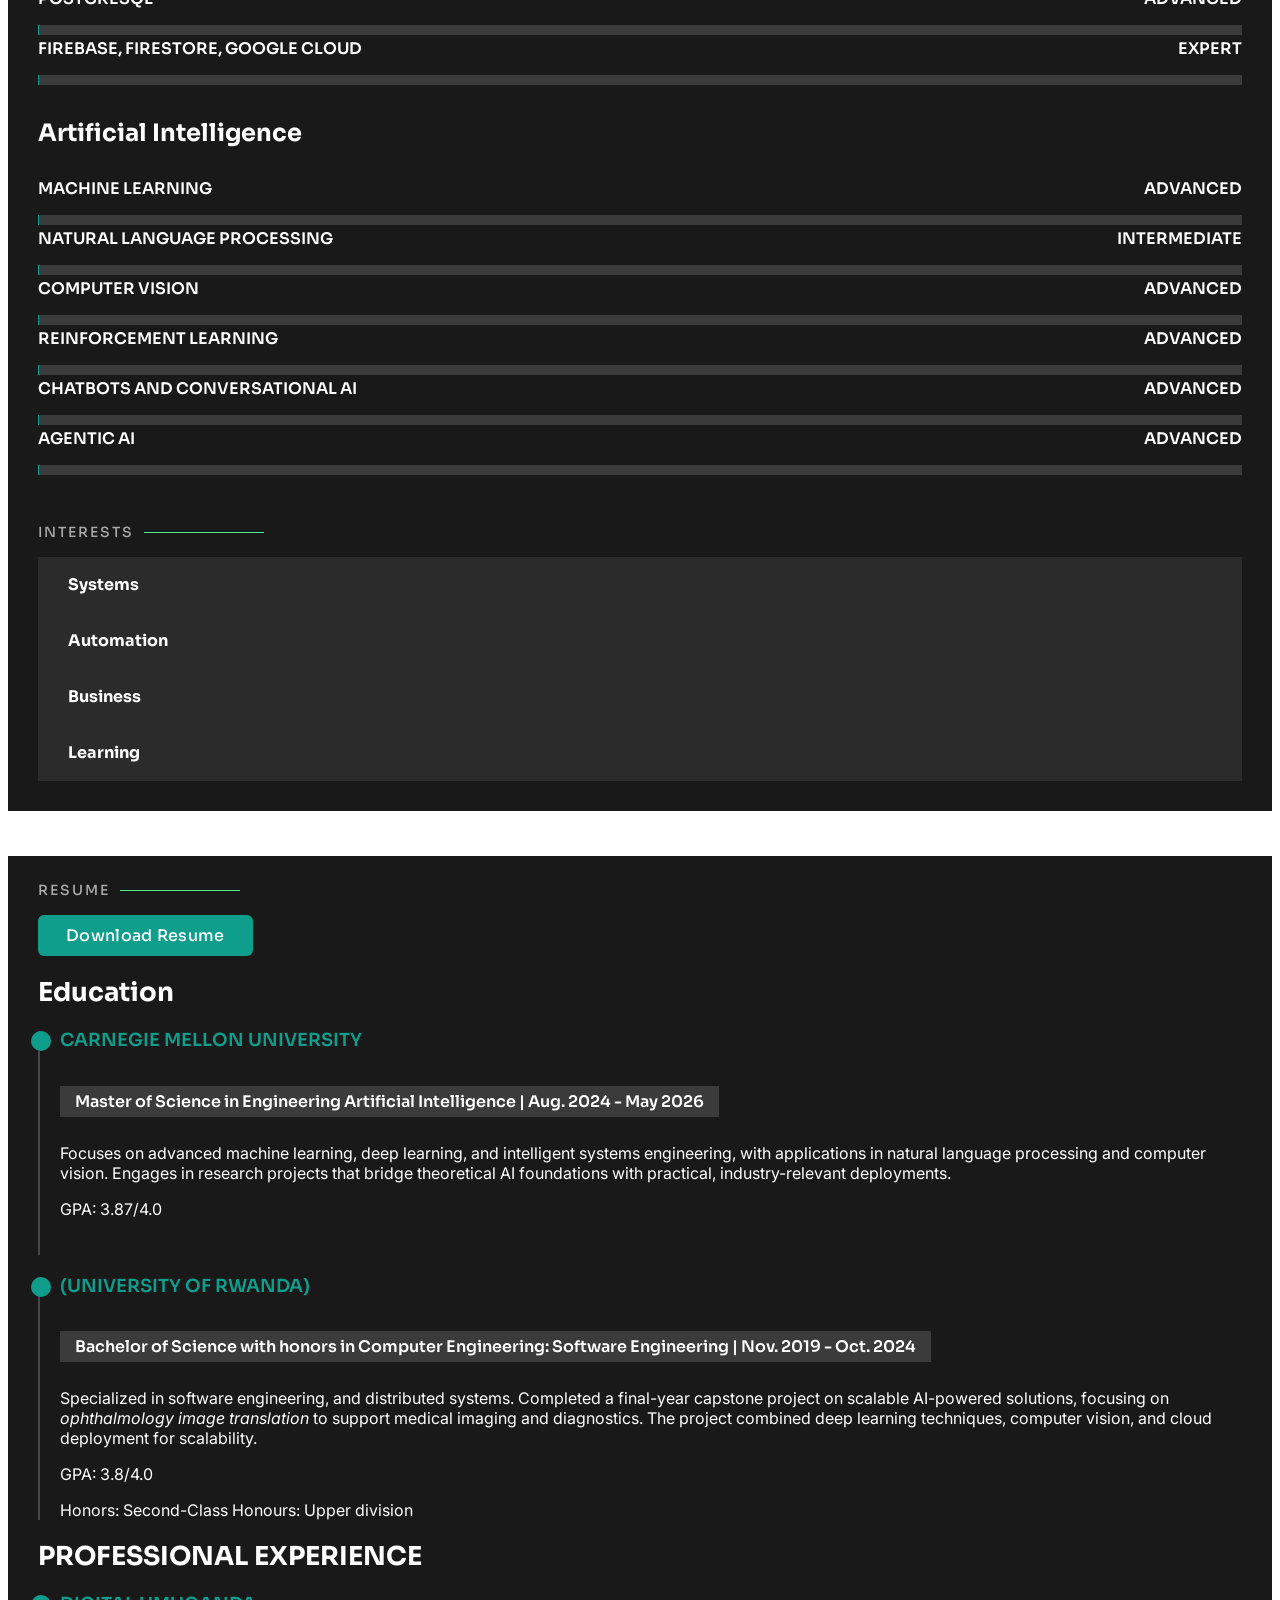
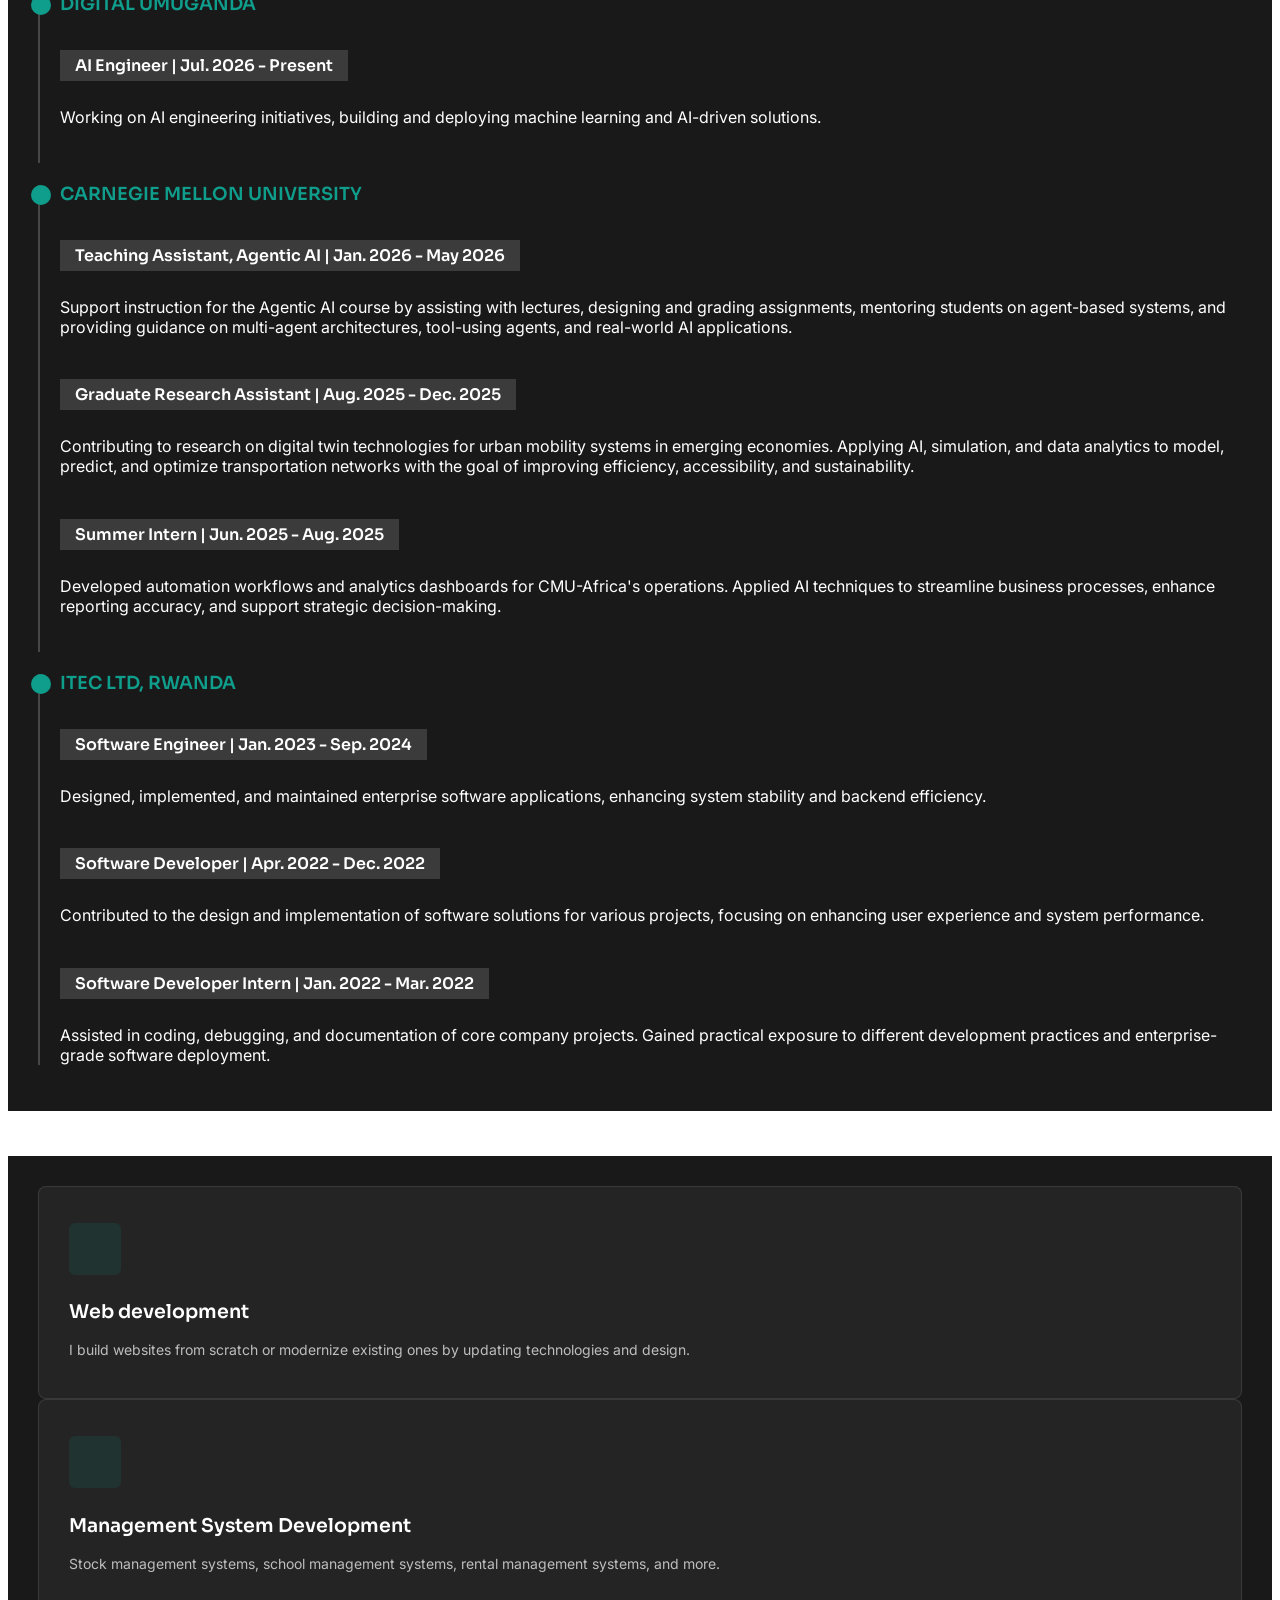
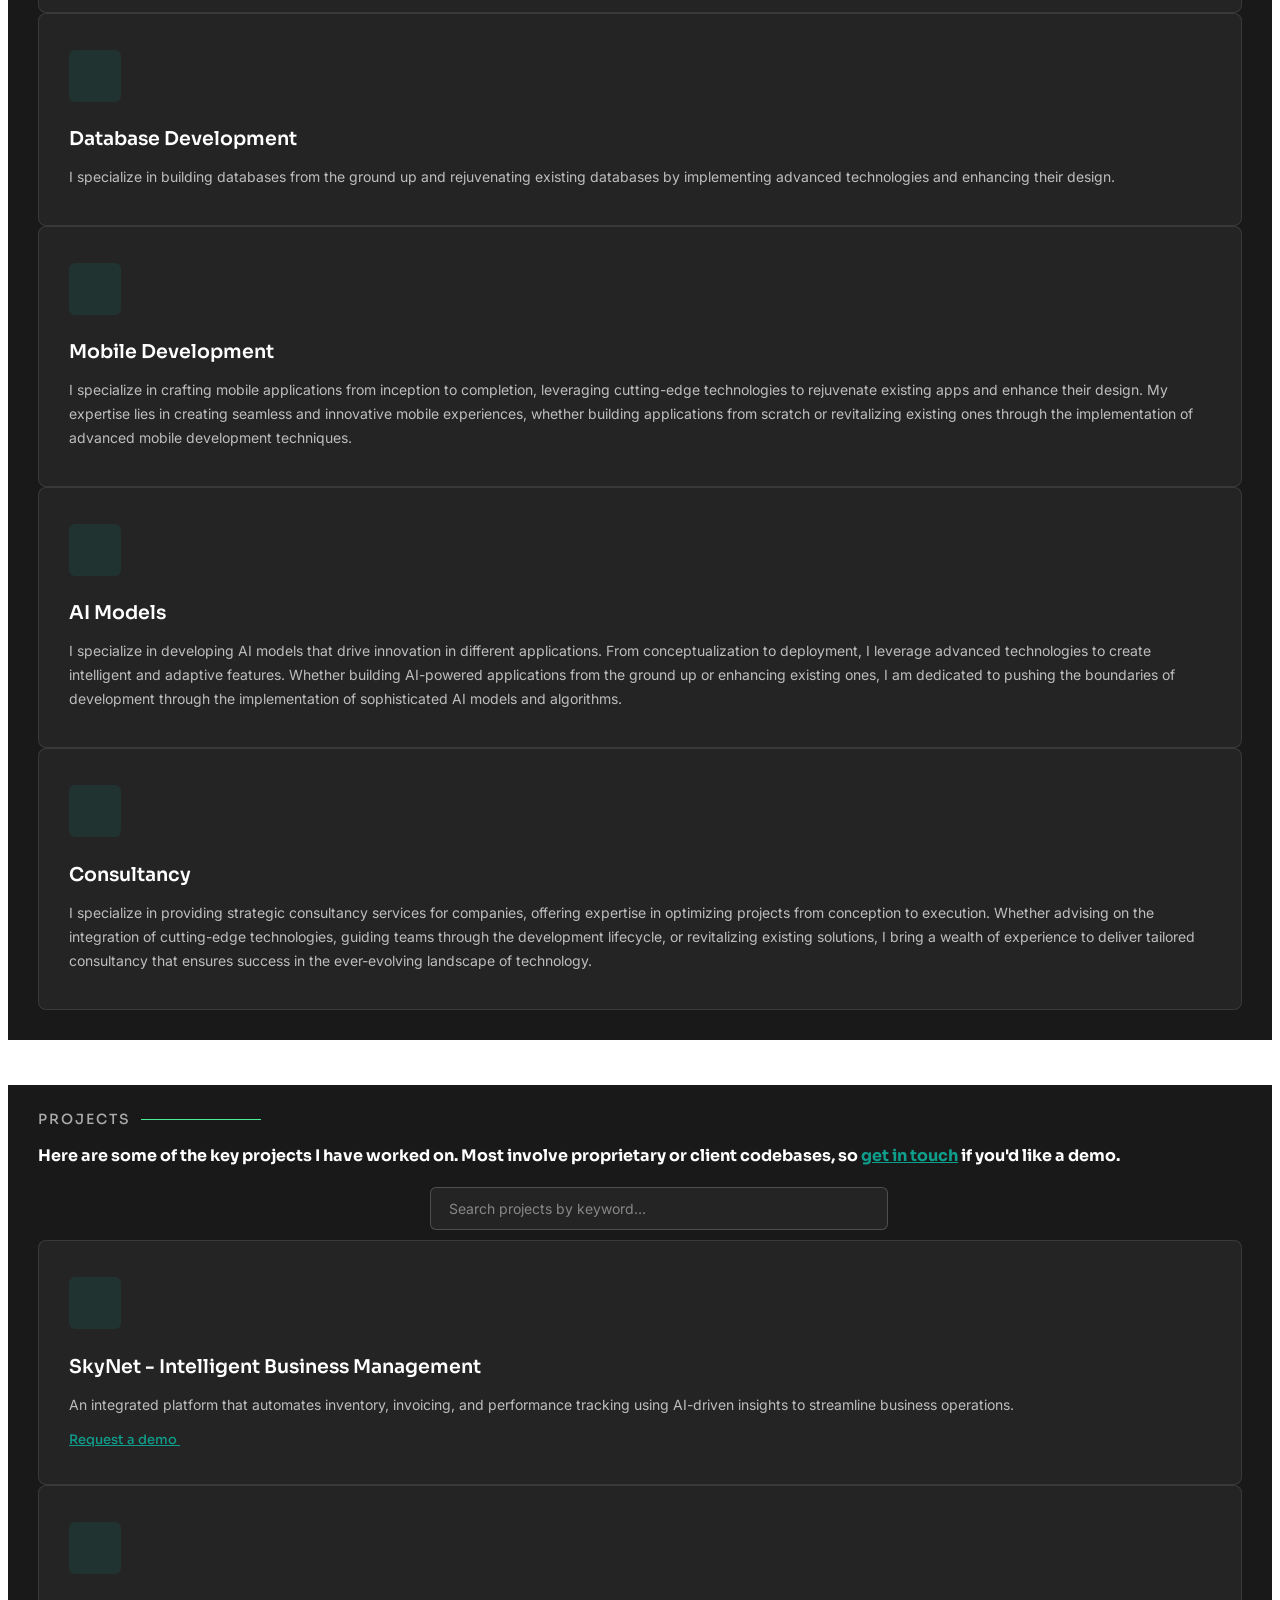
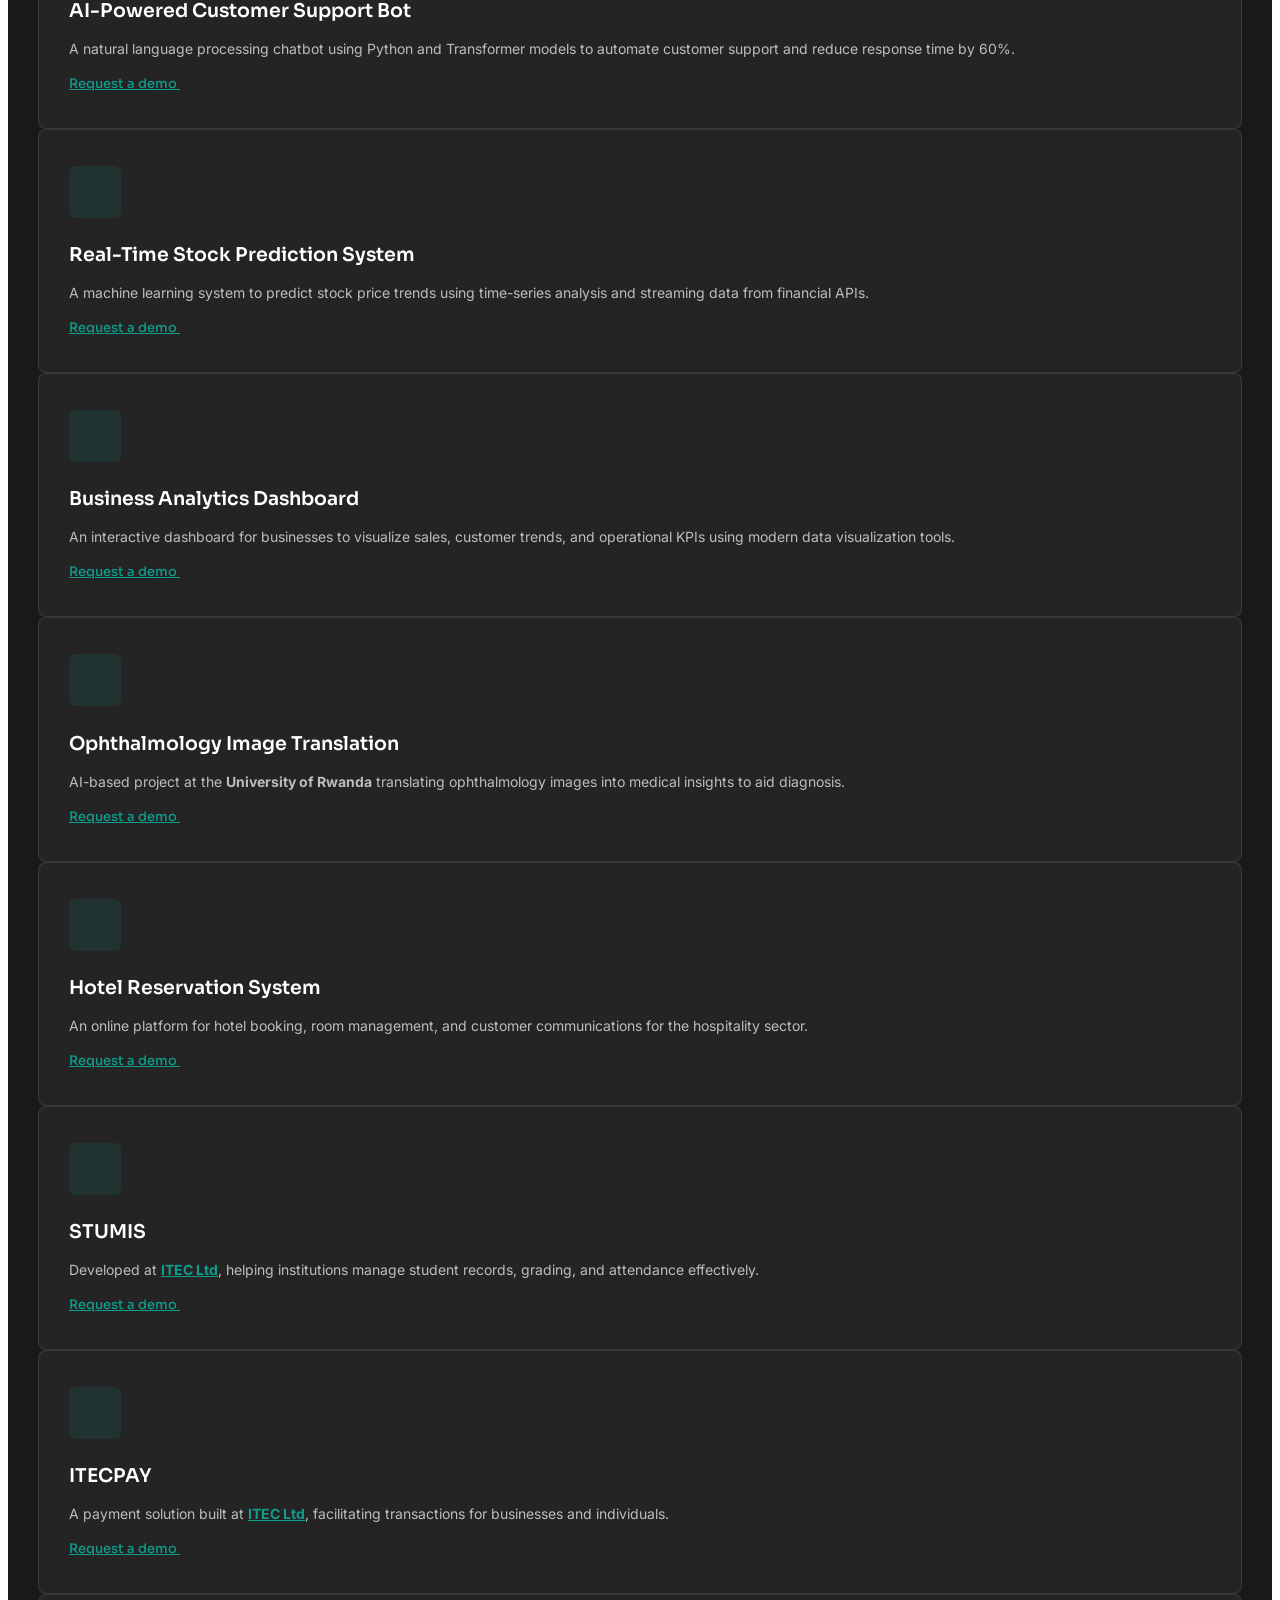
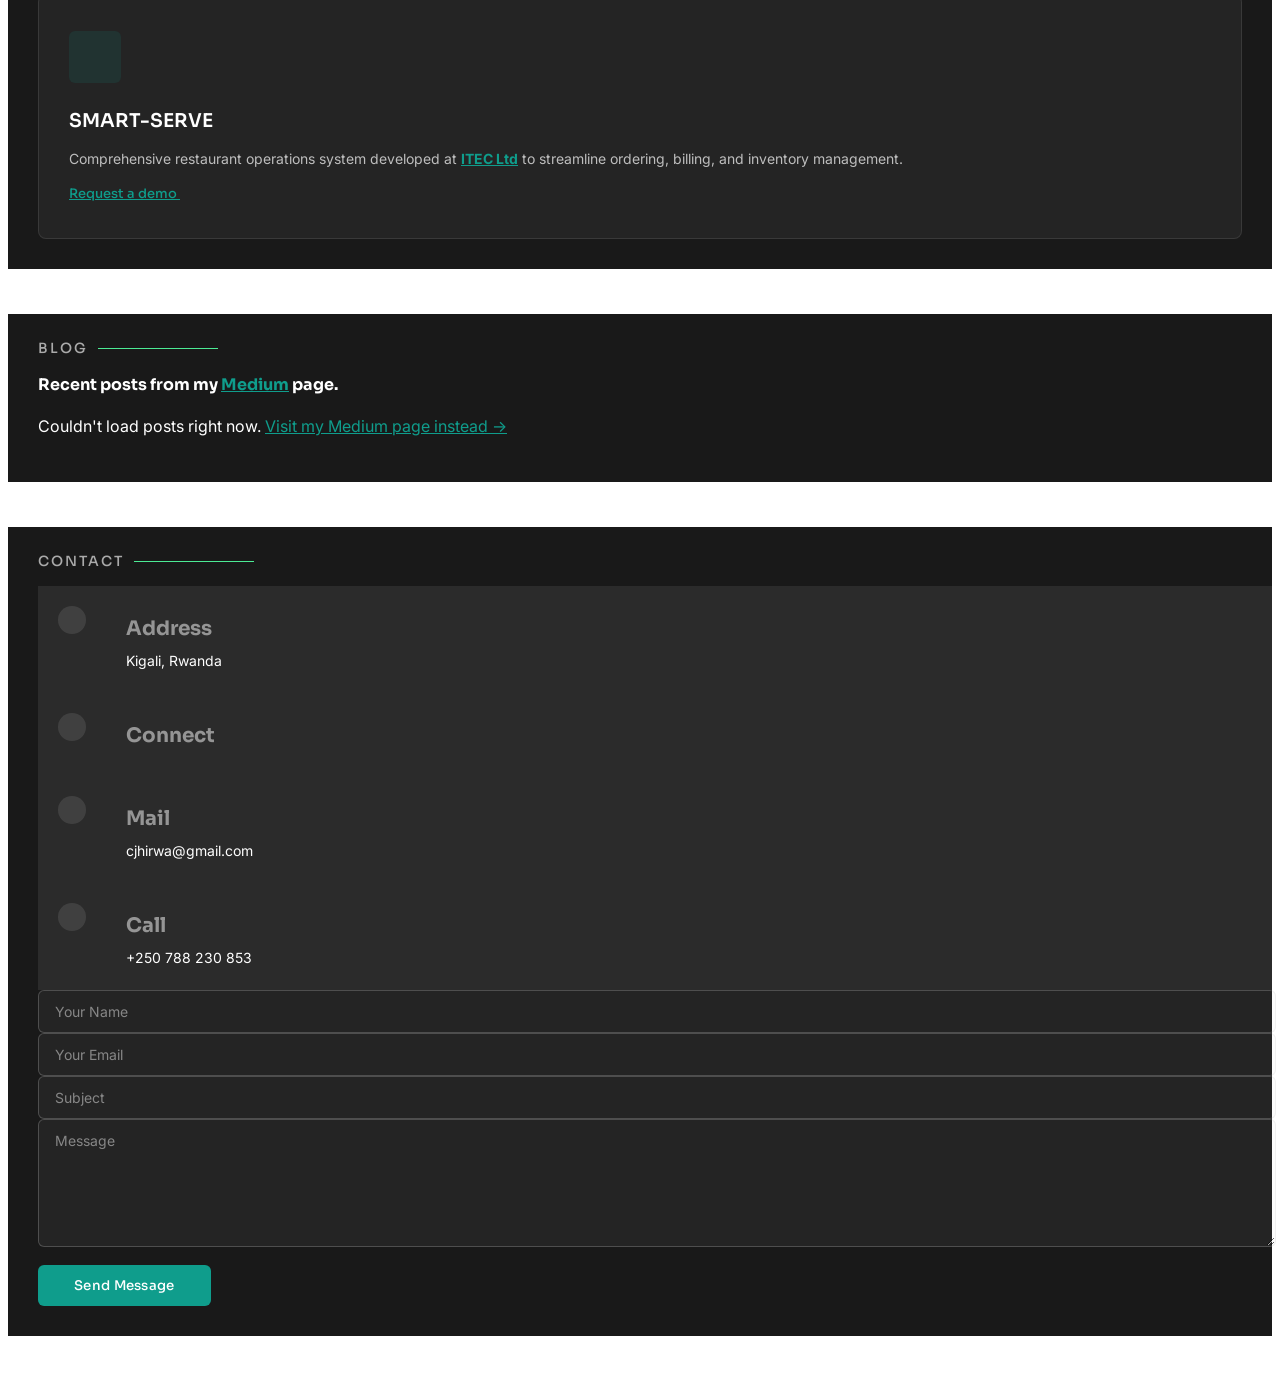
==== commit 745698c6: "Restore greeting line and open-to-opportunities badge Co-Authored-By: Claude Sonnet 5 <noreply@anthr" ====
--- a/index.html
+++ b/index.html
@@ -127,6 +127,15 @@
             }
         }
 
+        .greeting {
+            font-size: 15px;
+            color: #0f9d8c;
+            letter-spacing: 0.5px;
+            margin-bottom: 6px;
+            opacity: 0;
+            animation: fadeInUp 0.8s ease forwards;
+        }
+
         .typed-cursor {
             color: #0f9d8c;
             animation: blink 0.9s step-end infinite;
@@ -135,6 +144,40 @@
         @keyframes blink {
             0%, 100% { opacity: 1; }
             50% { opacity: 0; }
+        }
+
+        @keyframes fadeInUp {
+            from { opacity: 0; transform: translateY(8px); }
+            to { opacity: 1; transform: translateY(0); }
+        }
+
+        .status-badge {
+            display: inline-flex;
+            align-items: center;
+            gap: 8px;
+            margin-top: 18px;
+            padding: 7px 16px;
+            border: 1px solid rgba(15, 157, 140, 0.4);
+            border-radius: 50px;
+            background: rgba(15, 157, 140, 0.08);
+            font-size: 13px;
+            color: #eaeaea;
+            letter-spacing: 0.3px;
+        }
+
+        .status-dot {
+            width: 8px;
+            height: 8px;
+            border-radius: 50%;
+            background: #35e888;
+            box-shadow: 0 0 0 rgba(53, 232, 136, 0.6);
+            animation: pulse 2s infinite;
+        }
+
+        @keyframes pulse {
+            0% { box-shadow: 0 0 0 0 rgba(53, 232, 136, 0.55); }
+            70% { box-shadow: 0 0 0 9px rgba(53, 232, 136, 0); }
+            100% { box-shadow: 0 0 0 0 rgba(53, 232, 136, 0); }
         }
 
         #back-to-top {
@@ -358,8 +401,10 @@
     <!-- ======= Header ======= -->
     <header id="header" class="header-tops">
         <div class="container">
+            <p id="greeting" class="greeting"></p>
             <h1><a href="#">Jean Claude Hirwa</a></h1>
             <h2>I'm | <span id="profession"></span><span class="typed-cursor">|</span></h2>
+            <span class="status-badge"><span class="status-dot"></span> Open to opportunities</span>
 
             <nav class="nav-menu d-none d-lg-block">
                 <ul>
@@ -1085,6 +1130,13 @@
     <script data-goatcounter="https://cjhirwa.goatcounter.com/count"
         async src="//gc.zgo.at/count.js"></script>
     <script>
+        (function () {
+            var hour = new Date().getHours();
+            var greeting = hour < 12 ? 'Good morning' : hour < 18 ? 'Good afternoon' : 'Good evening';
+            var el = document.getElementById('greeting');
+            if (el) el.textContent = greeting + ', welcome to my portfolio 👋';
+        })();
+
         (function () {
             var roles = ['AI Engineer', 'Software Engineer', 'Machine Learning Researcher', 'Builder'];
             var el = document.getElementById('profession');
--- a/assets/css/style.css
+++ b/assets/css/style.css
@@ -358,35 +358,15 @@
 # Sections General
 --------------------------------------------------------------*/
 section {
-  overflow: hidden;
-  position: absolute;
+  position: relative;
   width: 100%;
-  top: 140px;
-  bottom: 100%;
-  opacity: 0;
-  transition: ease-in-out 0.4s;
+  padding-bottom: 45px;
   z-index: 2;
-}
-
-section.section-show {
-  top: 100px;
-  bottom: auto;
-  opacity: 1;
-  padding-bottom: 45px;
 }
 
 section .container {
   background: rgba(0, 0, 0, 0.9);
   padding: 30px;
-}
-
-@media (max-width: 768px) {
-  section {
-    top: 120px;
-  }
-  section.section-show {
-    top: 80px;
-  }
 }
 
 .section-title h2 {
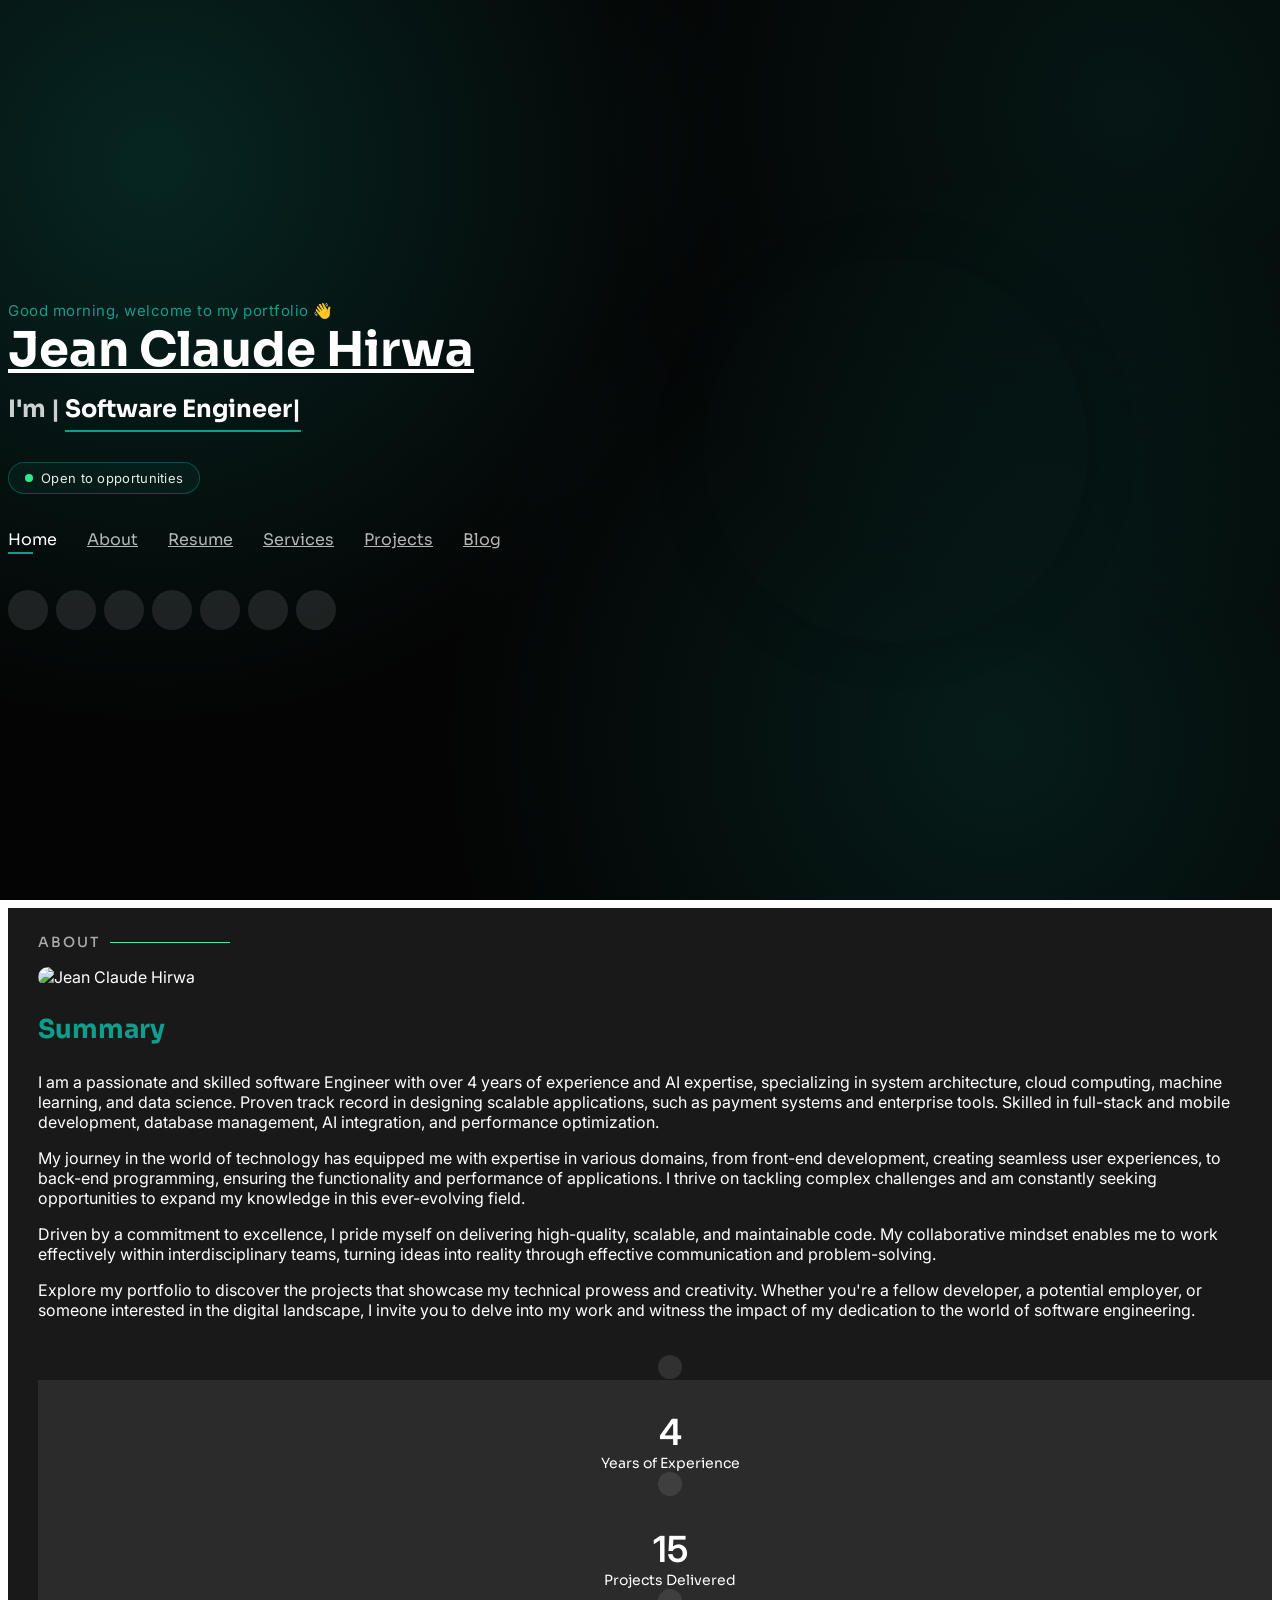
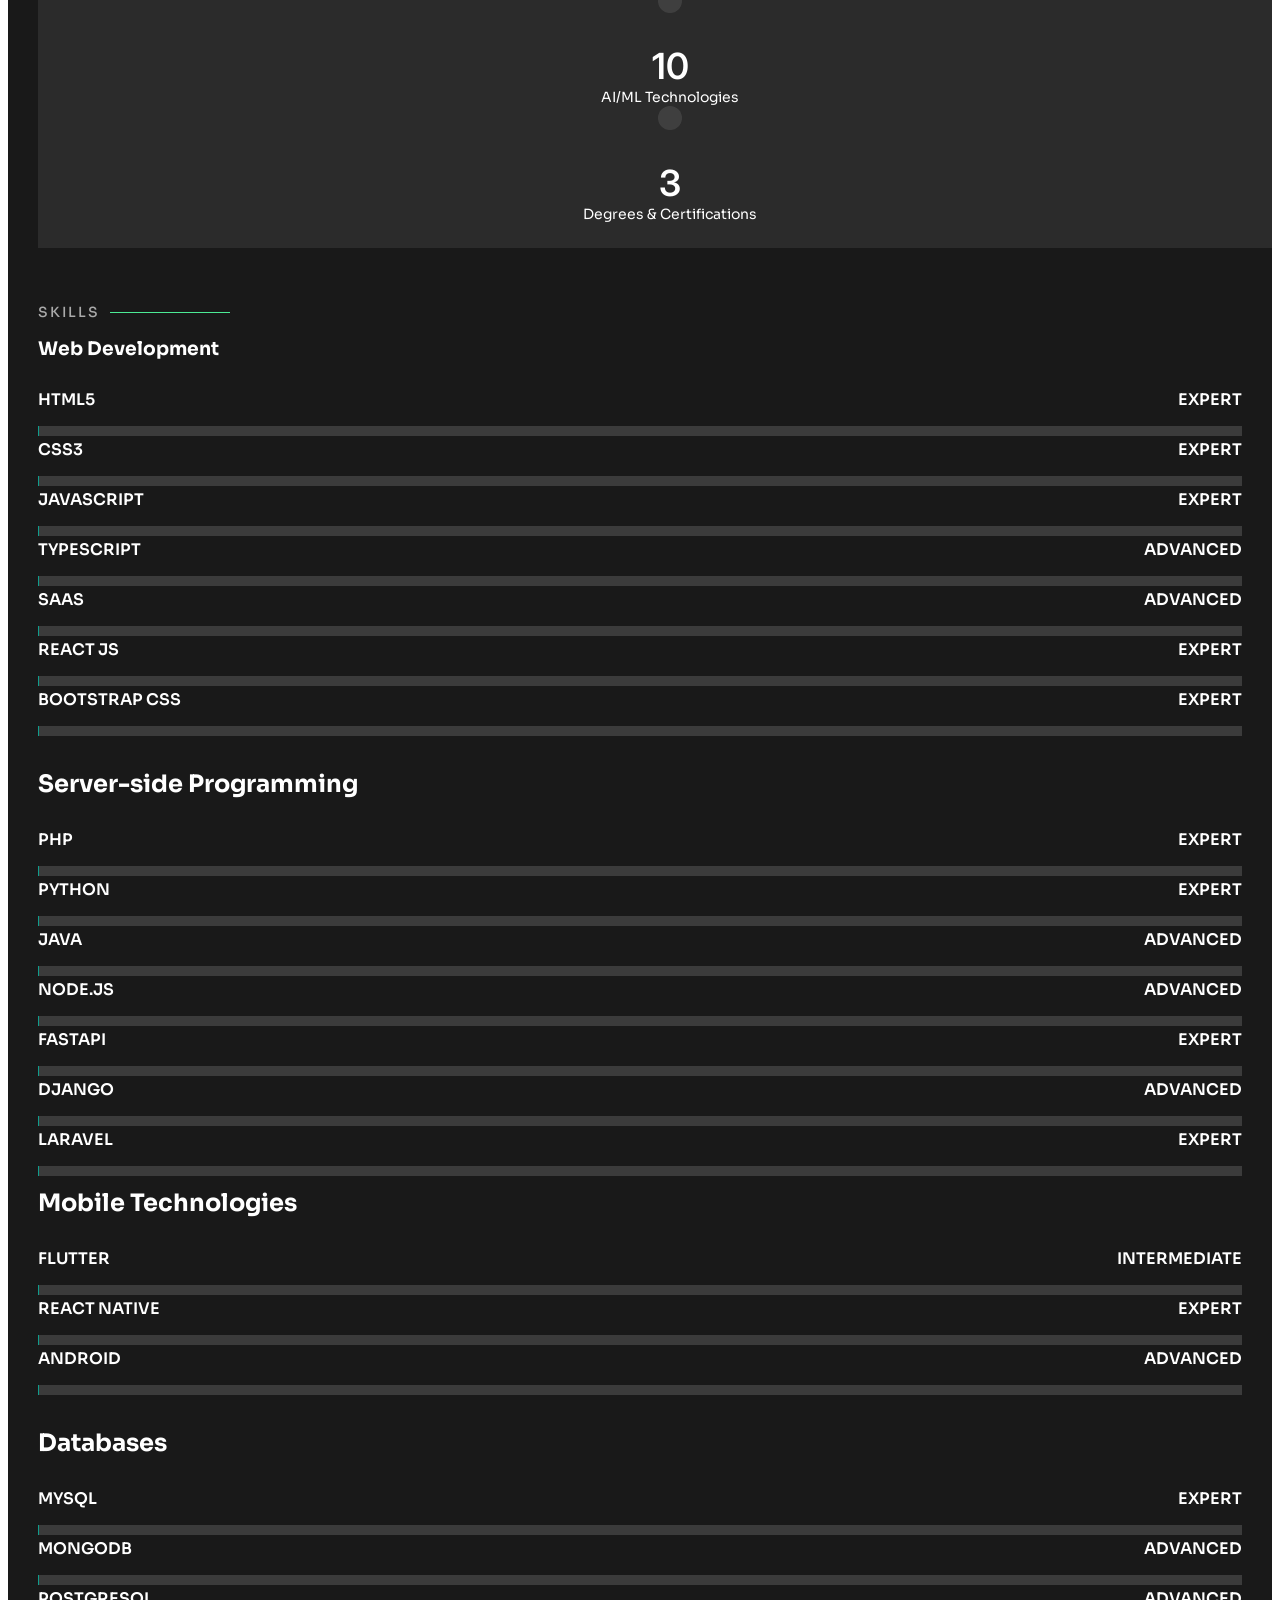
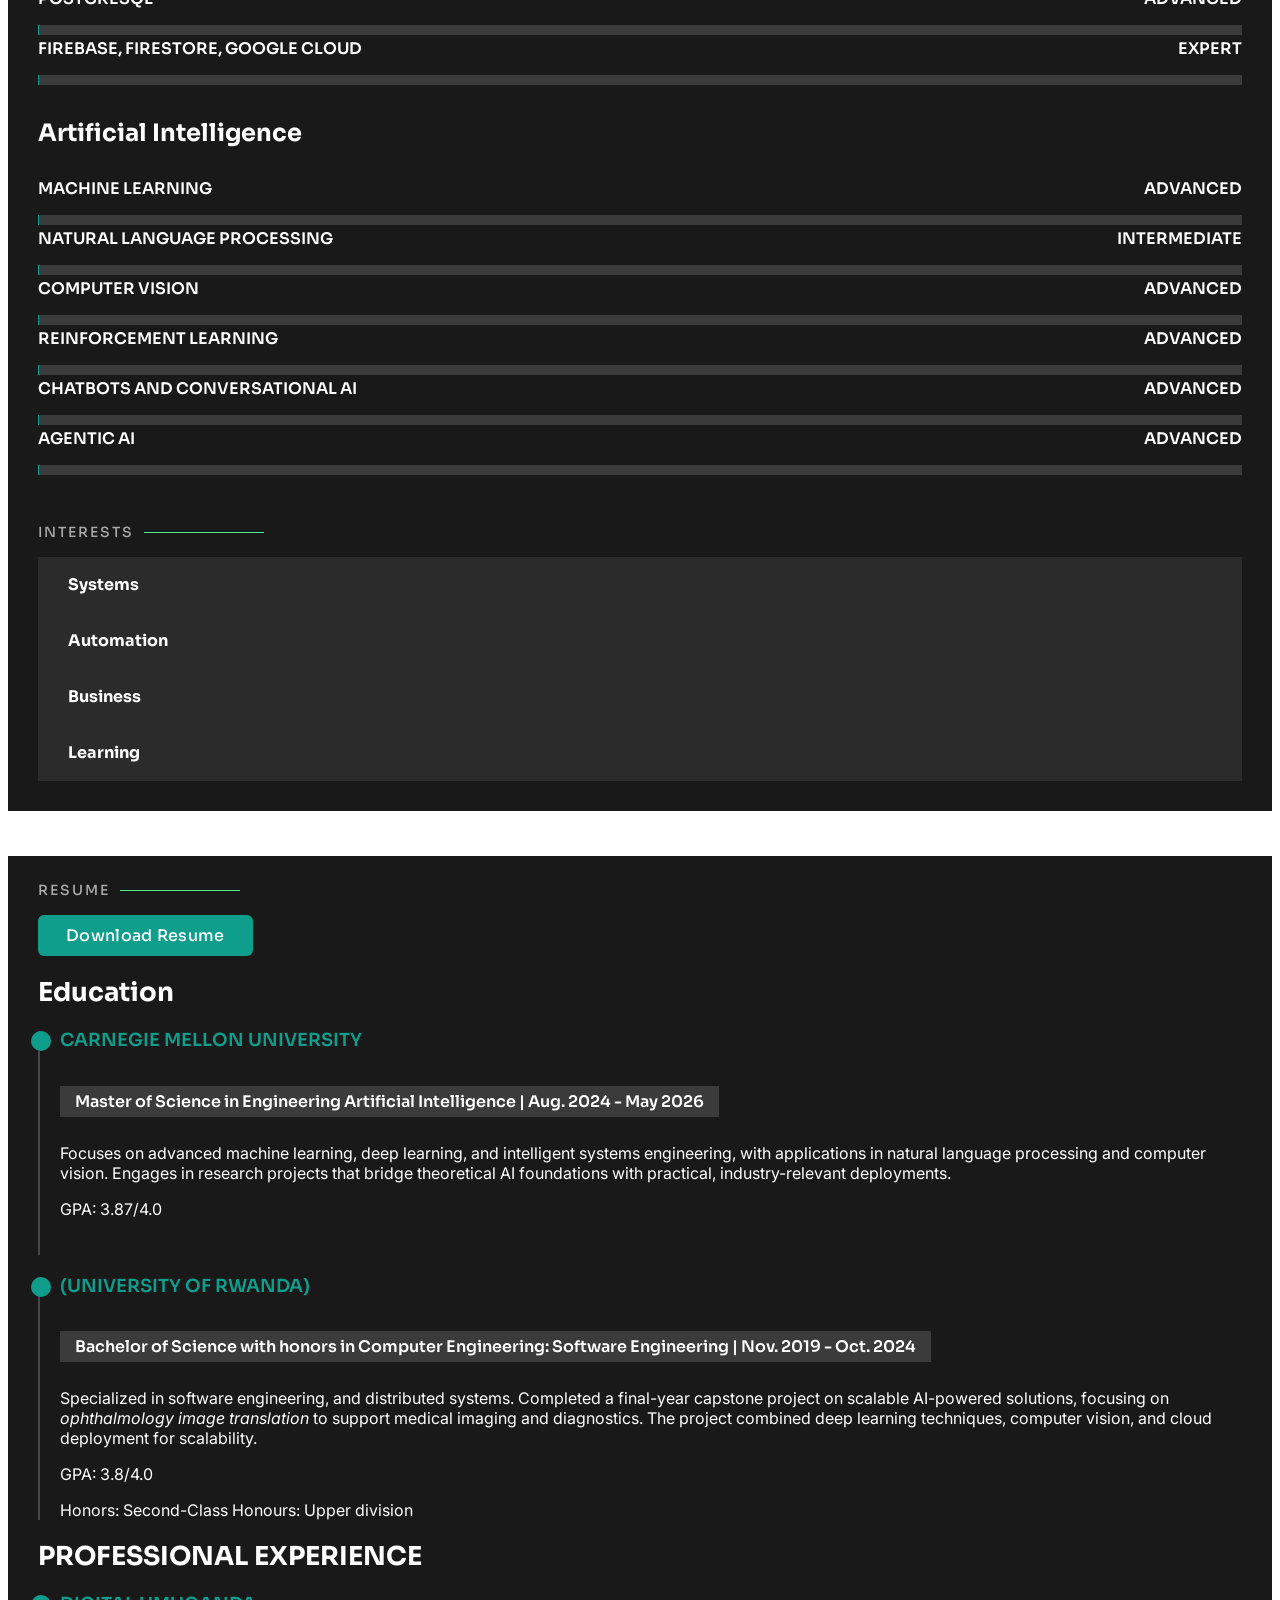
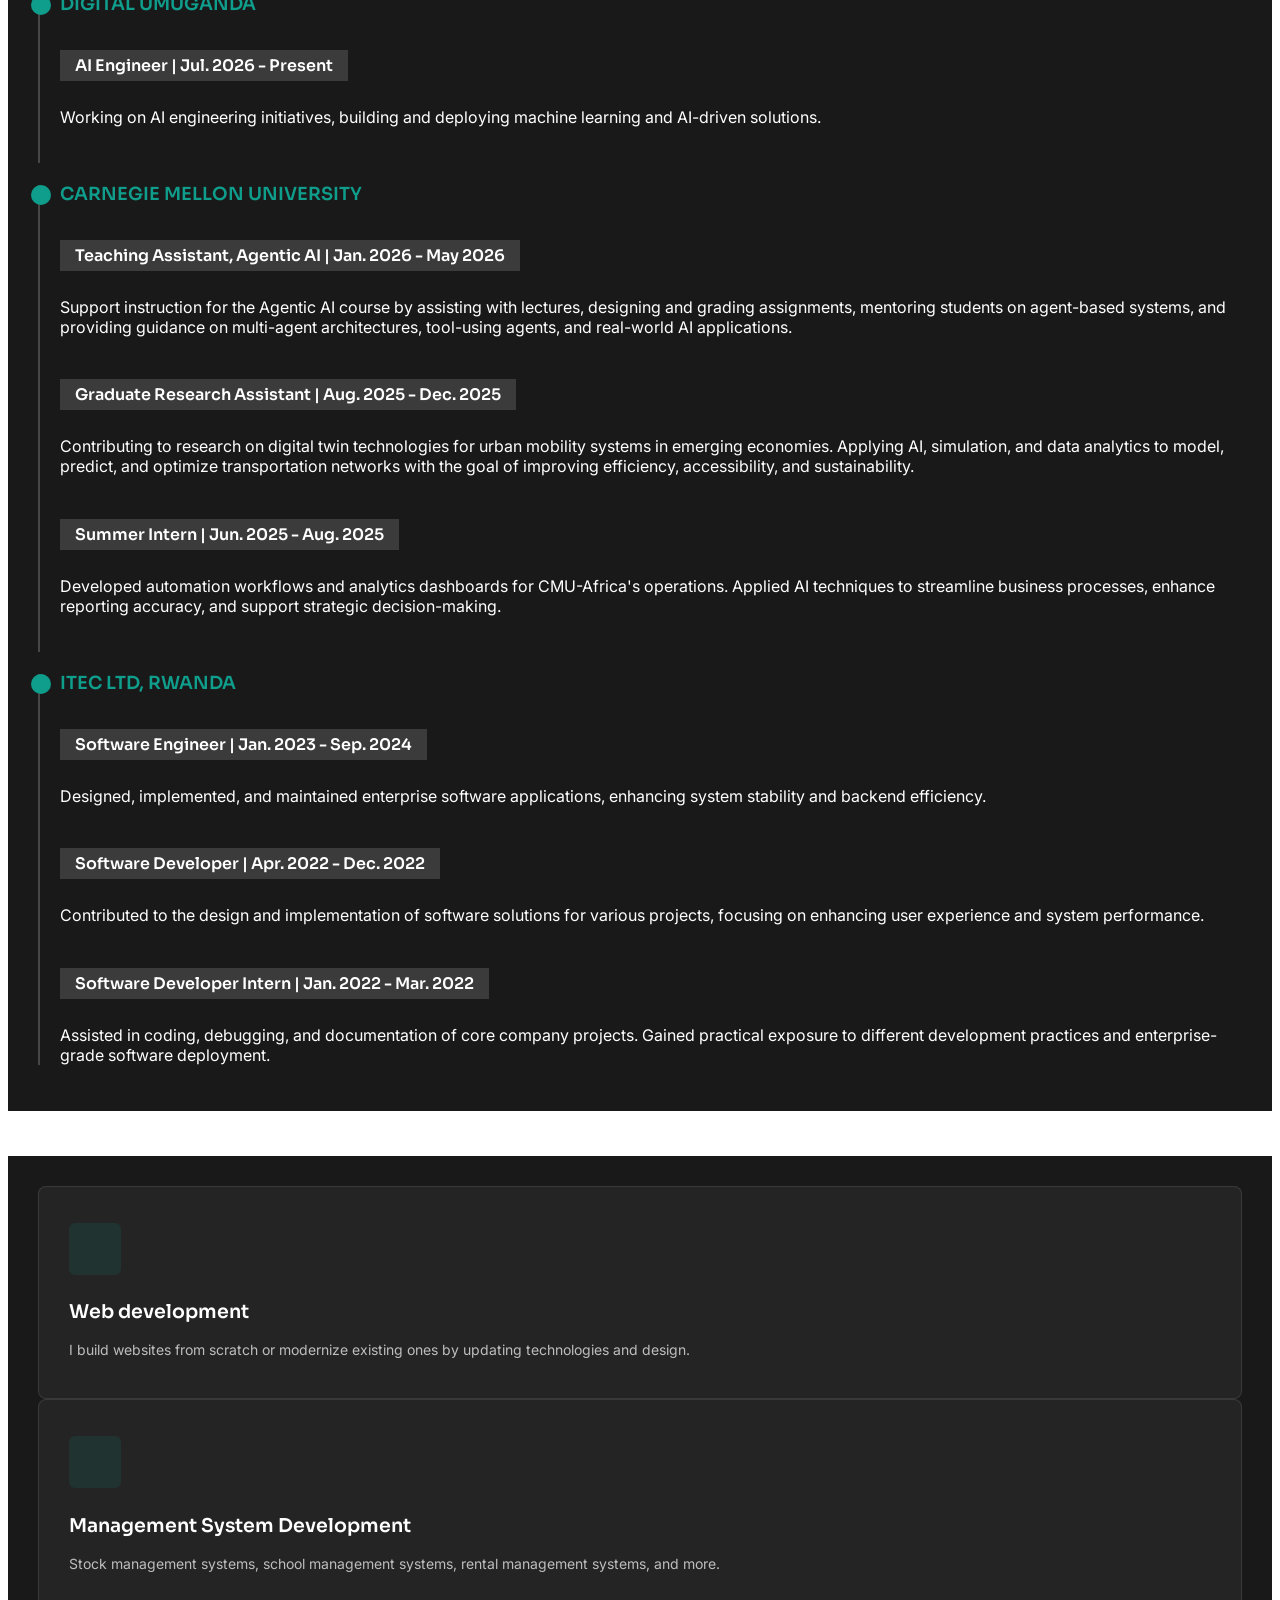
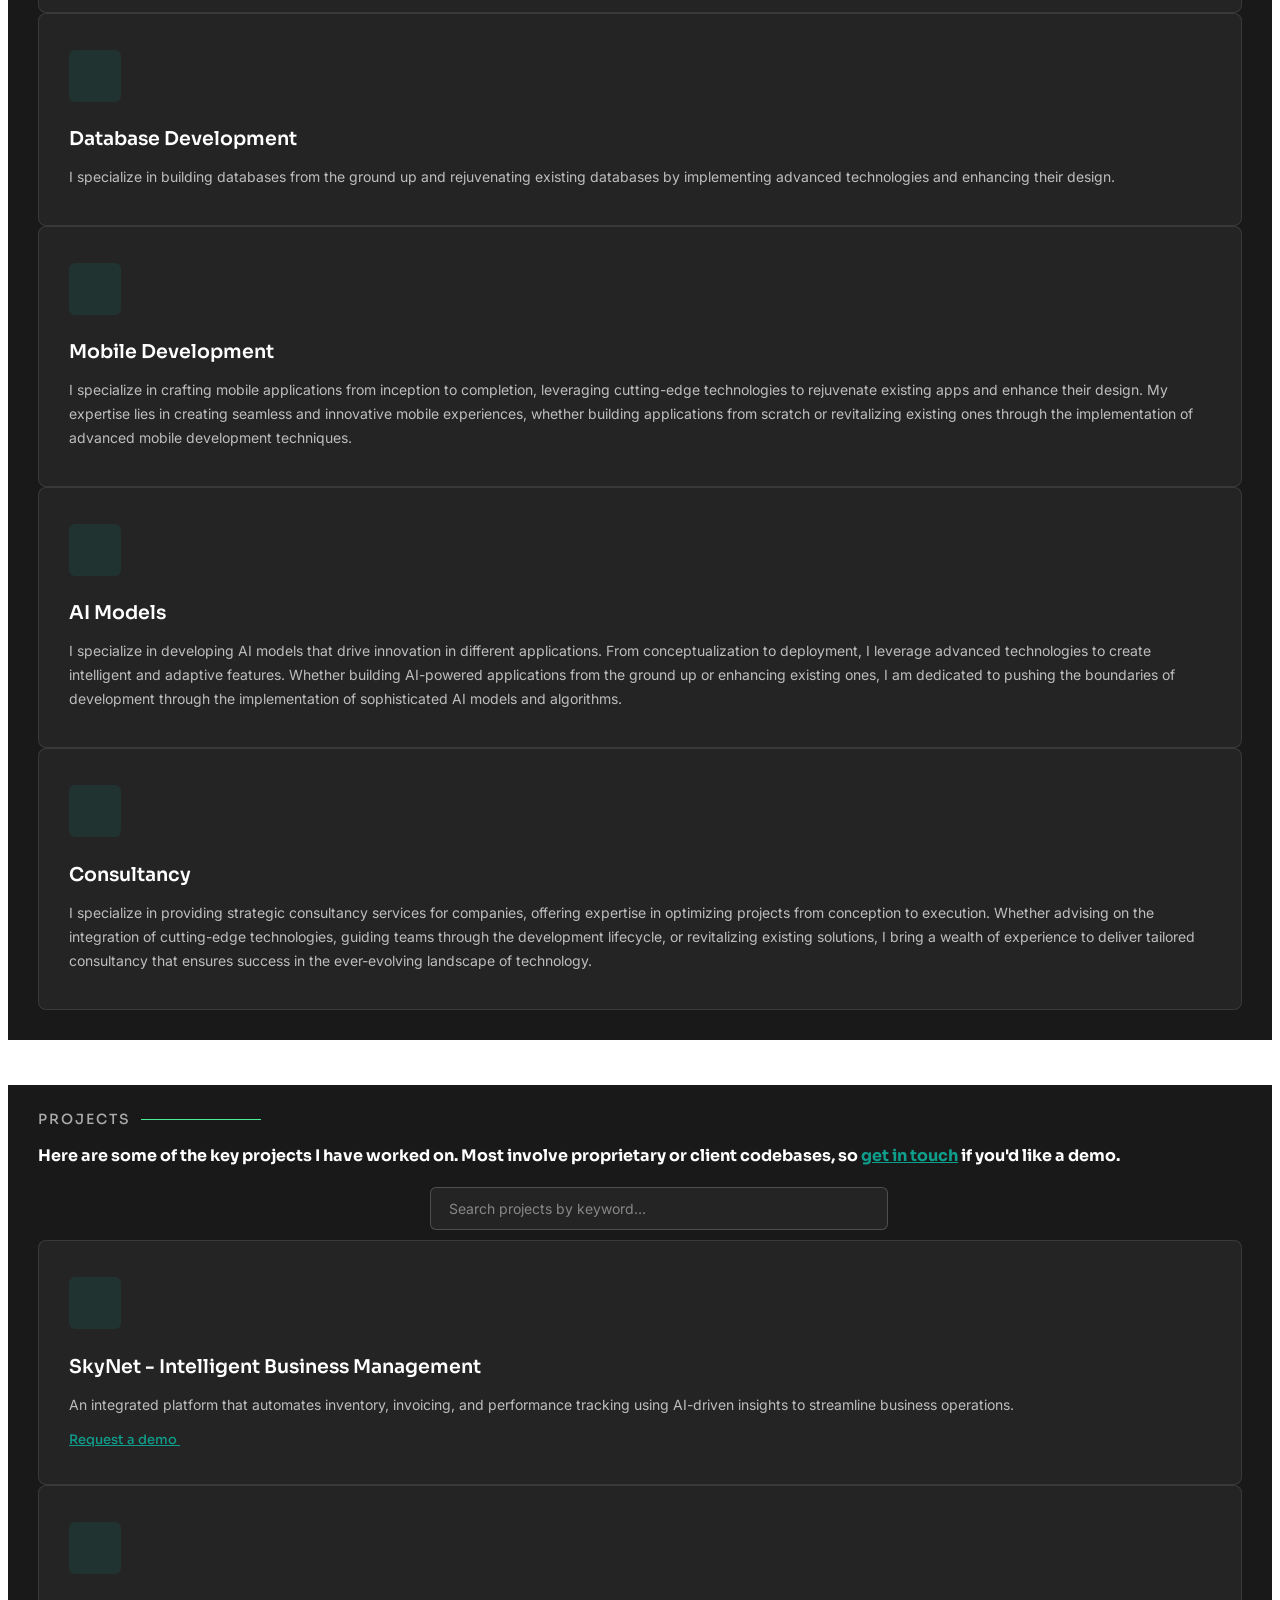
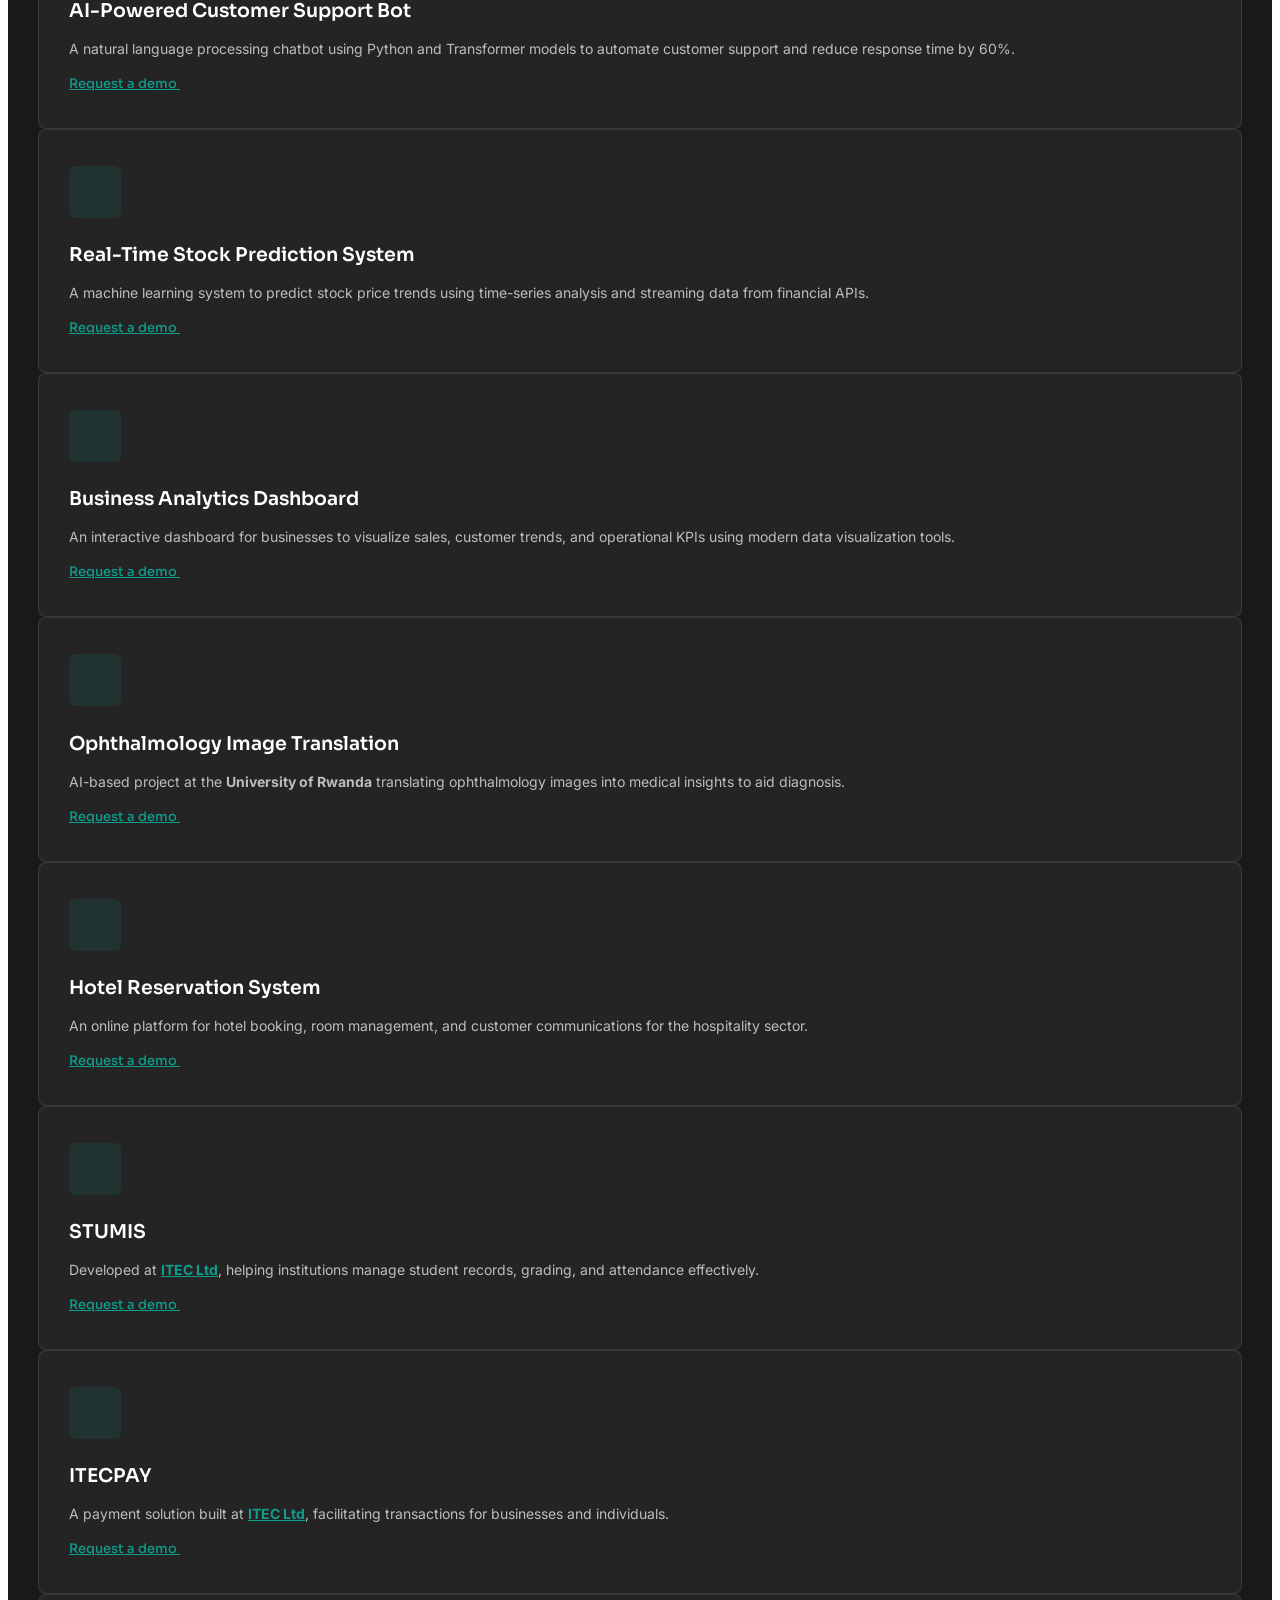
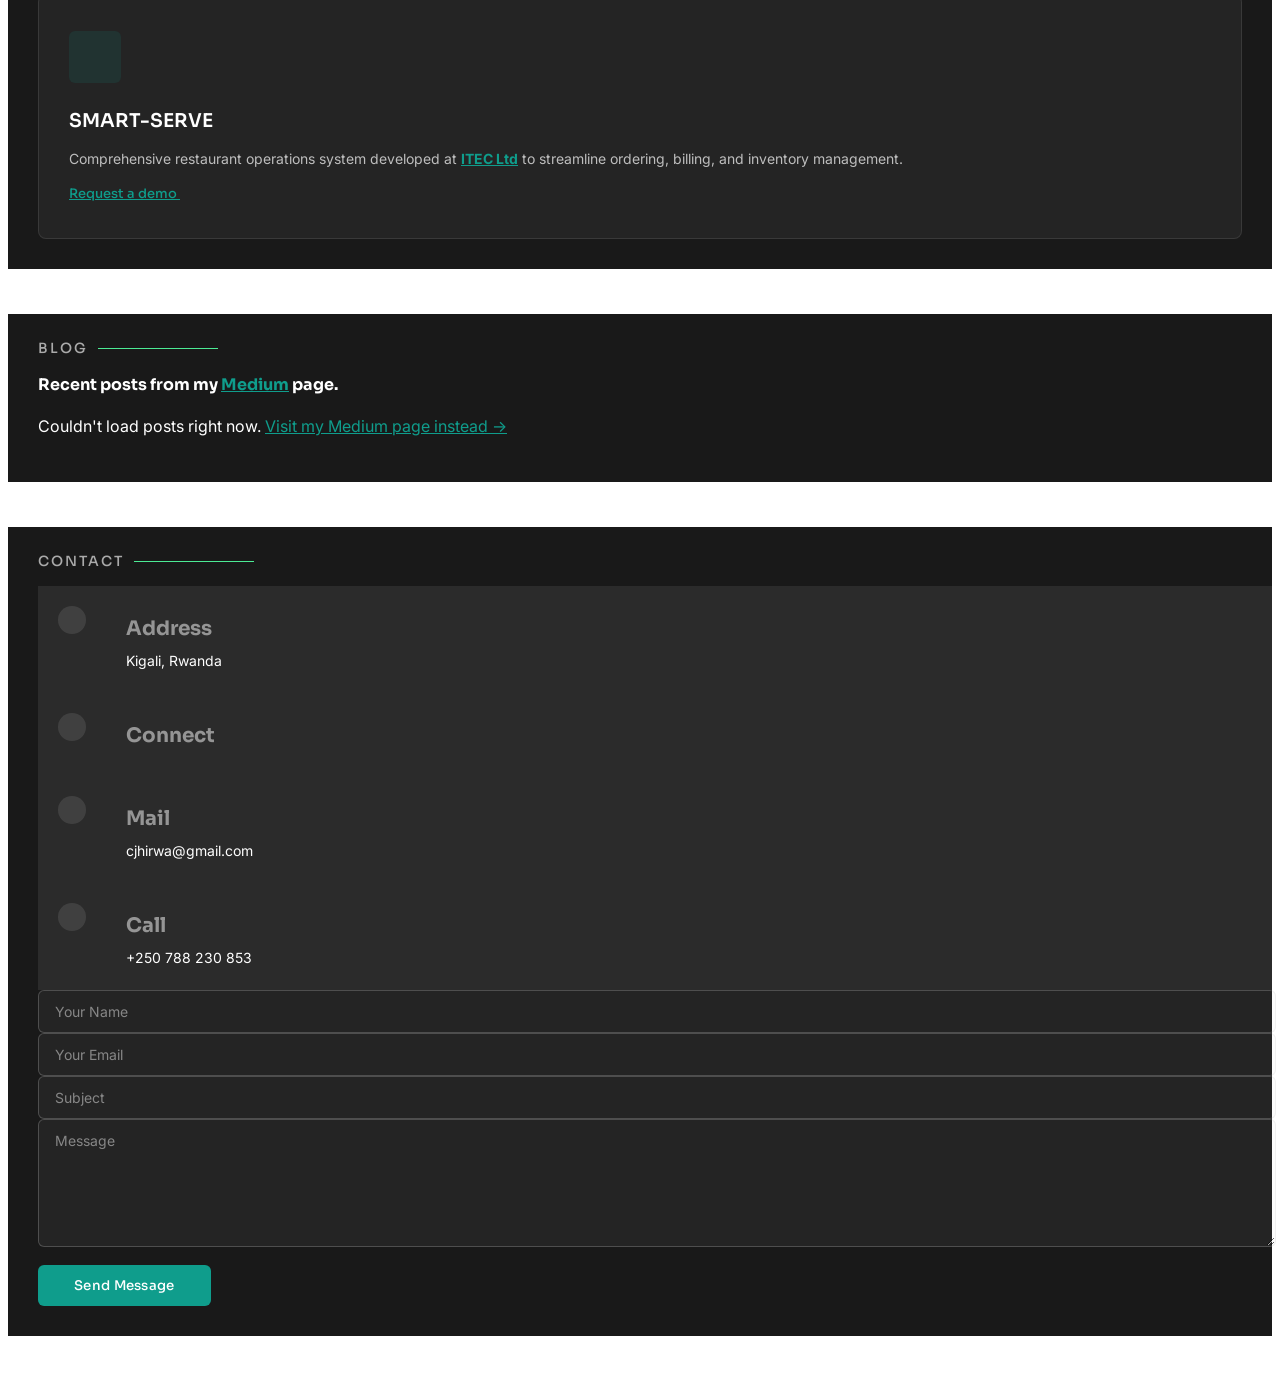
==== commit 83d5edaa: "Cache-bust CSS/JS asset URLs Add a version query string to style.css/main.js/magic.js so browsers (m" ====
--- a/index.html
+++ b/index.html
@@ -76,7 +76,7 @@
     <link rel="stylesheet" href="https://cdnjs.cloudflare.com/ajax/libs/font-awesome/4.7.0/css/font-awesome.min.css">
     
     <!--  Main CSS File -->
-    <link href="assets/css/style.css" rel="stylesheet">
+    <link href="assets/css/style.css?v=20260824" rel="stylesheet">
 
     <style>
         .blog-card {
@@ -1087,8 +1087,8 @@
     <script src="assets/vendor/owl.carousel/owl.carousel.min.js"></script>
     <script src="assets/vendor/isotope-layout/isotope.pkgd.min.js"></script>
     <script src="assets/vendor/venobox/venobox.min.js"></script>
-    <script src="assets/js/main.js"></script>
-    <script src="assets/js/magic.js"></script>
+    <script src="assets/js/main.js?v=20260824"></script>
+    <script src="assets/js/magic.js?v=20260824"></script>
 
     <!-- EmailJS (Contact form) -->
     <script src="https://cdn.jsdelivr.net/npm/@emailjs/browser@4/dist/email.min.js"></script>
